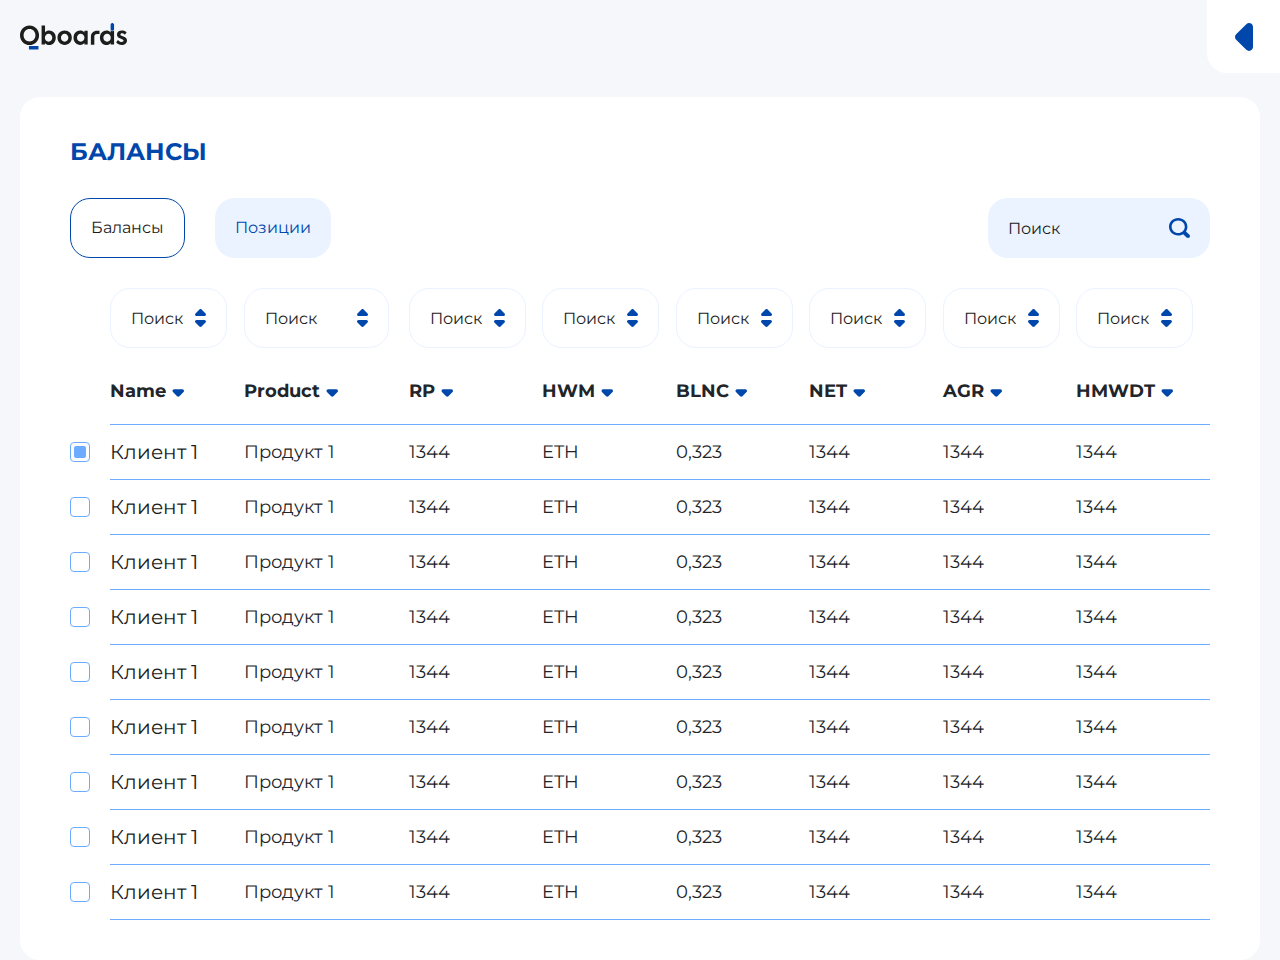
==== balances.html @ 735f25a8 "edit1" ====
<!DOCTYPE html>
<html lang="ru">

<head>
  <meta charset="UTF-8">
  <meta http-equiv="X-UA-Compatible" content="IE=edge">
  <meta name="viewport" content="width=device-width, initial-scale=1.0">
  <title>Qboards</title>

  <meta property="og:image" content="path/to/image.jpg">
  <link rel="shortcut icon" href="img/favicon/favicon.ico" type="image/x-icon">

  <!-- add plugins css -->
  <link rel="stylesheet" href="css/bootstrap.min.css">
  <link rel="stylesheet" href="css/jquery-ui.css">
  <link rel="stylesheet" href="css/dataTables.bootstrap5.css">
  <!-- add plugins css end -->

  <link rel="stylesheet" href="css/style.css">
  <link rel="stylesheet" href="css/header.css">
  <link rel="stylesheet" href="css/main.css">
  <link rel="stylesheet" href="css/media.css">
</head>

<body>

  <div class="wrapper">
    <header>
      <a href="index.html" class="logo"><img src="img/logo.svg" alt=""></a>
      <a href="#" class="btn-toggle-menu"><svg class="svg-icon">
          <use xlink:href="img/sprite.svg#toggle-icon"></use>
        </svg></a>
    </header>
    <div class="sidebar">
      <div class="sidebar-menu">
        <a href="#" class="sidebar-menu__close"><svg class="svg-icon">
            <use xlink:href="img/sprite.svg#toggle-icon"></use>
          </svg></a>
        <a href="index.html" class="logo"><img src="img//logo.svg" alt=""></a>
        <nav class="nav-menu">
          <ul class="menu my-ul">
            <li class="nav-item"><a href="index.html" class="nav-link active">Графики активов (AUM)</a>

            </li>
            <li class="nav-item"><a href="client-list.html" class="nav-link">Клиенты</a>
              <ul class="submenu my-ul">
                <li class="nav-item"><a href="client-list.html" class="nav-link">Список клиентов</a></li>
                <li class="nav-item"><a href="translations.html" class="nav-link">Переводы & HWM</a></li>
              </ul>
            </li>
            <li class="nav-item"><a href="current-indicators.html" class="nav-link">Статистика торговли</a>
              <ul class="submenu my-ul">
                <li class="nav-item"><a href="current-indicators.html" class="nav-link">Текущие показатели</a></li>
                <li class="nav-item"><a href="balances.html" class="nav-link">Балансы</a></li>
                <li class="nav-item"><a href="positions.html" class="nav-link">Позиции</a></li>
                <li class="nav-item"><a href="trading-metrics.html" class="nav-link">Метрики торговли</a></li>
              </ul>
            </li>
            <li class="nav-item"><a href="reports.html" class="nav-link">Отчеты</a></li>
          </ul>
        </nav>
        <div class="sidebar-menu__footer">
          <div class="balance-box">
            <p>Overall $:<span>232</span></p>
            <p>Total bots $:<span>234</span></p>
          </div>

          <div class="admin-box">
            <div class="admin-box__photo"><img src="img/admin-photo.jpg" alt=""></div>
            <div class="admin-box__name">Петр Иванов</div>
            <a href="#" class="admin-box__exit"><svg class="svg-icon">
                <use xlink:href="img/sprite.svg#exit-icon"></use>
              </svg>
            </a>
          </div>
        </div>
      </div>
    </div>

    <div class="content">
      <div class="container">
        <div class="row">
          <div class="col-12">
            <div class="content-box content-box-clients">
              <div class="content-head">
                <h1>Балансы</h1>
              </div>
              <div class="content-row">
                <div class="btn-group">
                  <a href="balances.html" class="btn btn-md btn-white">Балансы</a>
                  <a href="positions.html" class="btn btn-md btn-light-blue">Позиции</a>
                </div>
                <form method="post" class="form-search">
                  <label><input type="text" name="search" placeholder="Поиск"></label>
                </form>
              </div>
              <div class="content-body">
                <table id="example-table3" class="table table-clients table-striped">
                  <thead>
                    <tr>
                      <th>Name</th>
                      <th>Product</th>
                      <th>RP</th>
                      <th>HWM</th>
                      <th>BLNC</th>
                      <th>NET</th>
                      <th>AGR</th>
                      <th>HMWDT</th>
                    </tr>
                  </thead>
                  <tbody>
                    <tr>
                      <td>
                        <label class="label-checkbox label-checkbox-table">
                          <input type="checkbox" name="checkbox-table1" checked>
                          <span class="label-checkbox__custom"></span>
                          <span class="label-checkbox__text">Клиент 1</span>
                        </label>
                      </td>
                      <td>Продукт 1</td>
                      <td>1344</td>
                      <td>ETH</td>
                      <td>0,323</td>
                      <td>1344</td>
                      <td>1344</td>
                      <td>1344</td>
                    </tr>
                    <tr>
                      <td>
                        <label class="label-checkbox label-checkbox-table">
                          <input type="checkbox" name="checkbox-table1">
                          <span class="label-checkbox__custom"></span>
                          <span class="label-checkbox__text">Клиент 1</span>
                        </label>
                      </td>
                      <td>Продукт 1</td>
                      <td>1344</td>
                      <td>ETH</td>
                      <td>0,323</td>
                      <td>1344</td>
                      <td>1344</td>
                      <td>1344</td>
                    </tr>
                    <tr>
                      <td>
                        <label class="label-checkbox label-checkbox-table">
                          <input type="checkbox" name="checkbox-table1">
                          <span class="label-checkbox__custom"></span>
                          <span class="label-checkbox__text">Клиент 1</span>
                        </label>
                      </td>
                      <td>Продукт 1</td>
                      <td>1344</td>
                      <td>ETH</td>
                      <td>0,323</td>
                      <td>1344</td>
                      <td>1344</td>
                      <td>1344</td>
                    </tr>
                    <tr>
                      <td>
                        <label class="label-checkbox label-checkbox-table">
                          <input type="checkbox" name="checkbox-table1">
                          <span class="label-checkbox__custom"></span>
                          <span class="label-checkbox__text">Клиент 1</span>
                        </label>
                      </td>
                      <td>Продукт 1</td>
                      <td>1344</td>
                      <td>ETH</td>
                      <td>0,323</td>
                      <td>1344</td>
                      <td>1344</td>
                      <td>1344</td>
                    </tr>
                    <tr>
                      <td>
                        <label class="label-checkbox label-checkbox-table">
                          <input type="checkbox" name="checkbox-table1">
                          <span class="label-checkbox__custom"></span>
                          <span class="label-checkbox__text">Клиент 1</span>
                        </label>
                      </td>
                      <td>Продукт 1</td>
                      <td>1344</td>
                      <td>ETH</td>
                      <td>0,323</td>
                      <td>1344</td>
                      <td>1344</td>
                      <td>1344</td>
                    </tr>
                    <tr>
                      <td>
                        <label class="label-checkbox label-checkbox-table">
                          <input type="checkbox" name="checkbox-table1">
                          <span class="label-checkbox__custom"></span>
                          <span class="label-checkbox__text">Клиент 1</span>
                        </label>
                      </td>
                      <td>Продукт 1</td>
                      <td>1344</td>
                      <td>ETH</td>
                      <td>0,323</td>
                      <td>1344</td>
                      <td>1344</td>
                      <td>1344</td>
                    </tr>
                    <tr>
                      <td>
                        <label class="label-checkbox label-checkbox-table">
                          <input type="checkbox" name="checkbox-table1">
                          <span class="label-checkbox__custom"></span>
                          <span class="label-checkbox__text">Клиент 1</span>
                        </label>
                      </td>
                      <td>Продукт 1</td>
                      <td>1344</td>
                      <td>ETH</td>
                      <td>0,323</td>
                      <td>1344</td>
                      <td>1344</td>
                      <td>1344</td>
                    </tr>
                    <tr>
                      <td>
                        <label class="label-checkbox label-checkbox-table">
                          <input type="checkbox" name="checkbox-table1">
                          <span class="label-checkbox__custom"></span>
                          <span class="label-checkbox__text">Клиент 1</span>
                        </label>
                      </td>
                      <td>Продукт 1</td>
                      <td>1344</td>
                      <td>ETH</td>
                      <td>0,323</td>
                      <td>1344</td>
                      <td>1344</td>
                      <td>1344</td>
                    </tr>
                    <tr>
                      <td>
                        <label class="label-checkbox label-checkbox-table">
                          <input type="checkbox" name="checkbox-table1">
                          <span class="label-checkbox__custom"></span>
                          <span class="label-checkbox__text">Клиент 1</span>
                        </label>
                      </td>
                      <td>Продукт 1</td>
                      <td>1344</td>
                      <td>ETH</td>
                      <td>0,323</td>
                      <td>1344</td>
                      <td>1344</td>
                      <td>1344</td>
                    </tr>
                  </tbody>
                  <tfoot>
                    <tr>
                      <th>Name</th>
                      <th>Product</th>
                      <th>RP</th>
                      <th>HWM</th>
                      <th>BLNC</th>
                      <th>NET</th>
                      <th>AGR</th>
                      <th>HMWDT</th>
                    </tr>
                  </tfoot>
                </table>
              </div>
            </div>
          </div>
        </div>
      </div>
    </div>
  </div>


  <!-- add plugins js-->
  <script src="js/jquery.min.js"></script>
  <script src="js/jquery-ui.js"></script>
  <script src="js/bootstrap.bundle.min.js"></script>
  <script src="js/dataTables.js"></script>
  <script src="js/dataTables.bootstrap5.js"></script>
  <script src="js/index.js"></script>
  <script src="js/percent.js"></script>
  <script src="js/xy.js"></script>
  <script src="js/ru_RU.js"></script>
  <script src="js/Animated.js"></script>
  <script src="js/Responsive.js"></script>

  <!-- add plugins js end-->

  <script src="js/common.js"></script>



</body>

</html>
---- css/style.css ----
@font-face {
  font-family: "Montserrat";
  font-weight: 100;
  font-style: normal;
  src: url("../fonts/Montserrat/Montserrat-Thin.eot");
  src: url("../fonts/Montserrat/Montserrat-Thin.eot?#iefix") format("embedded-opentype"), url("../fonts/Montserrat/Montserrat-Thin.woff") format("woff"), url("../fonts/Montserrat/Montserrat-Thin.ttf") format("truetype");
}
@font-face {
  font-family: "Montserrat";
  font-weight: 300;
  font-style: normal;
  src: url("../fonts/Montserrat/Montserrat-Light.eot");
  src: url("../fonts/Montserrat/Montserrat-Light.eot?#iefix") format("embedded-opentype"), url("../fonts/Montserrat/Montserrat-Light.woff") format("woff"), url("../fonts/Montserrat/Montserrat-Light.ttf") format("truetype");
}
@font-face {
  font-family: "Montserrat";
  font-weight: 400;
  font-style: normal;
  src: url("../fonts/Montserrat/Montserrat-Regular.eot");
  src: url("../fonts/Montserrat/Montserrat-Regular.eot?#iefix") format("embedded-opentype"), url("../fonts/Montserrat/Montserrat-Regular.woff") format("woff"), url("../fonts/Montserrat/Montserrat-Regular.ttf") format("truetype");
}
@font-face {
  font-family: "Montserrat";
  font-weight: 500;
  font-style: normal;
  src: url("../fonts/Montserrat/Montserrat-Medium.eot");
  src: url("../fonts/Montserrat/Montserrat-Medium.eot?#iefix") format("embedded-opentype"), url("../fonts/Montserrat/Montserrat-Medium.woff") format("woff"), url("../fonts/Montserrat/Montserrat-Medium.ttf") format("truetype");
}
@font-face {
  font-family: "Montserrat";
  font-weight: 600;
  font-style: normal;
  src: url("../fonts/Montserrat/Montserrat-SemiBold.eot");
  src: url("../fonts/Montserrat/Montserrat-SemiBold.eot?#iefix") format("embedded-opentype"), url("../fonts/Montserrat/Montserrat-SemiBold.woff") format("woff"), url("../fonts/Montserrat/Montserrat-SemiBold.ttf") format("truetype");
}
@font-face {
  font-family: "Montserrat";
  font-weight: 700;
  font-style: normal;
  src: url("../fonts/Montserrat/Montserrat-Bold.eot");
  src: url("../fonts/Montserrat/Montserrat-Bold.eot?#iefix") format("embedded-opentype"), url("../fonts/Montserrat/Montserrat-Bold.woff") format("woff"), url("../fonts/Montserrat/Montserrat-Bold.ttf") format("truetype");
}
@font-face {
  font-family: "Montserrat";
  font-weight: 800;
  font-style: normal;
  src: url("../fonts/Montserrat/Montserrat-ExtraBold.eot");
  src: url("../fonts/Montserrat/Montserrat-ExtraBold.eot?#iefix") format("embedded-opentype"), url("../fonts/Montserrat/Montserrat-ExtraBold.woff") format("woff"), url("../fonts/Montserrat/Montserrat-ExtraBold.ttf") format("truetype");
}
@font-face {
  font-family: "Montserrat";
  font-weight: 900;
  font-style: normal;
  src: url("../fonts/Montserrat/Montserrat-Black.eot");
  src: url("../fonts/Montserrat/Montserrat-Black.eot?#iefix") format("embedded-opentype"), url("../fonts/Montserrat/Montserrat-Black.woff") format("woff"), url("../fonts/Montserrat/Montserrat-Black.ttf") format("truetype");
}
* {
  box-sizing: border-box;
  -webkit-font-smoothing: antialiased;
  -moz-osx-font-smoothing: grayscale;
}
*:before, *:after {
  box-sizing: border-box;
}

html, body, div, span, applet, object, iframe, h1, h2, h3, h4, h5, h6, p, blockquote, pre, a, abbr, acronym, address, big, cite, code, del, dfn, em, img, ins, kbd, q, s, samp, small, strike, strong, sub, sup, tt, var, b, u, i, center, dl, dt, dd, ol, ul, li, fieldset, form, label, legend, table, caption, tbody, tfoot, thead, tr, th, td, article, aside, canvas, details, embed, figure, figcaption, footer, header, hgroup, menu, nav, output, ruby, section, summary, time, mark, audio, video {
  margin: 0;
  padding: 0;
  border: 0;
  font-size: 100%;
  font: inherit;
  vertical-align: baseline;
}

/* HTML5 display-role reset for older browsers */
article, aside, details, figcaption, figure, footer, header, hgroup, menu, nav, section {
  display: block;
}

blockquote, q {
  quotes: none;
}

blockquote:before, blockquote:after, q:before, q:after {
  content: "";
  content: none;
}

table {
  border-collapse: collapse;
  border-spacing: 0;
}

body {
  font-size: 16px;
  min-width: 320px;
  position: relative;
  line-height: normal;
  font-family: "Montserrat", sans-serif;
  font-weight: normal;
  background: #F6F7FA;
  color: #1D1D1B;
}

.no-scroll {
  overflow: hidden;
}

img {
  display: block;
  max-width: 100%;
  height: auto;
}

.text-center {
  text-align: center;
}

a {
  display: block;
  text-decoration: none;
  transition: 0.3s ease;
  outline: none;
  width: -moz-fit-content;
  width: fit-content;
}
a:hover, a:focus {
  text-decoration: none;
}

input, textarea, select {
  outline: none;
  box-shadow: none;
  -webkit-appearance: none;
     -moz-appearance: none;
          appearance: none;
  background: #EAF3FF;
  height: 60px;
  border: none;
  border-radius: 20px;
  font-size: 16px;
  font-family: "Montserrat", sans-serif;
  color: #1D1D1B;
  padding: 0 20px;
  cursor: pointer;
  box-sizing: border-box;
}
input:hover, input:focus, textarea:hover, textarea:focus, select:hover, select:focus {
  box-shadow: none;
  background: #EAF3FF;
  outline: none;
}
input::-moz-placeholder, textarea::-moz-placeholder, select::-moz-placeholder {
  color: #1D1D1B;
}
input::placeholder, textarea::placeholder, select::placeholder {
  color: #1D1D1B;
}

input[type=radio], input[type=checkbox] {
  width: auto;
  height: auto;
  -webkit-appearance: auto;
     -moz-appearance: auto;
          appearance: auto;
  margin: 0 5px 0 0;
  display: inline;
}

label {
  display: block;
  width: 100%;
  margin: 0 0 13px;
}
label:last-child {
  margin: 0;
}

textarea {
  resize: none;
  padding: 12px 17px;
  height: 103px;
}

button, .btn {
  outline: none;
  transition: 0.3s ease;
  cursor: pointer;
  box-shadow: none;
  font-family: "Montserrat", sans-serif;
  padding: 0;
  margin: 0;
  border: none;
  border-radius: 0;
}
button:hover, button:focus, .btn:hover, .btn:focus {
  outline: none;
  box-shadow: none;
}

.btn {
  display: flex;
  align-items: center;
  justify-content: center;
  text-align: center;
  padding: 10px;
  font-size: 16px;
  height: 37px;
  border-radius: 20px;
  transition: 0.3s ease;
  width: 100%;
}
.btn svg {
  width: 22px;
  height: 20px;
  min-width: 22px;
  margin: 0 0 0 12px;
}

.btn-group .btn {
  white-space: nowrap;
  margin: 0 30px 0 0;
}
.btn-group .btn:last-child {
  margin: 0;
}

.btn-group > .btn-group:not(:last-child) > .btn, .btn-group > .btn.dropdown-toggle-split:first-child, .btn-group > .btn:not(:last-child):not(.dropdown-toggle) {
  border-radius: 20px;
}

.btn-group > .btn-group:not(:first-child), .btn-group > :not(.btn-check:first-child) + .btn {
  margin: 0;
  border-radius: 20px;
}

.btn-md {
  height: 60px;
  padding: 20px;
}

.btn-accent {
  color: #fff;
  background: #0047AB;
  border: none;
}
.btn-accent:hover {
  color: #fff;
  background: #6DABFF;
}
.btn-accent:focus, .btn-accent:active {
  background: #EAF3FF;
  color: #fff;
}

.btn-blue {
  color: #fff;
  background: #6DABFF;
}
.btn-blue:hover {
  background: #0047AB;
  color: #fff;
}
.btn-blue:focus, .btn-blue:active {
  background: #EAF3FF;
  color: #fff;
}

.btn-light-blue {
  background: #EAF3FF;
  color: #0047AB;
}
.btn-light-blue:hover {
  background: #0047AB;
  color: #fff;
}
.btn-light-blue:hover svg {
  fill: #fff;
}
.btn-light-blue:focus, .btn-light-blue:active {
  color: #fff;
  background: #6DABFF;
}
.btn-light-blue:focus svg, .btn-light-blue:active svg {
  fill: #fff;
}
.btn-light-blue svg {
  fill: #0047AB;
}

.btn-white {
  background: #fff;
  border: 1px solid #0047AB;
  color: #1D1D1B;
}
.btn-white:hover {
  color: #fff;
  background: #6DABFF;
  border-color: #6DABFF;
}
.btn-white:focus {
  background: #0047AB;
  color: #fff;
  border-color: #0047AB;
}
.btn-white:disabled {
  border-color: #EAF3FF;
  background: #EAF3FF;
  color: #0047AB;
}

.svg-icon {
  display: inline-block;
  width: 100%;
  height: 100%;
}

strong, b {
  font-weight: bold;
  display: inline-block;
}

ul, ol {
  padding: 0 0 0 20px;
}

.my-ul {
  list-style: none;
  padding: 0;
}

.list-dots {
  list-style-type: disc;
}

h1, .h1, h2, .h2 {
  width: -moz-fit-content;
  width: fit-content;
  text-transform: uppercase;
  font-size: 24px;
  font-weight: bold;
  margin: 0;
  color: #0047AB;
}

.mb-20 {
  margin-bottom: 20px;
}

.mb-55 {
  margin-bottom: 55px;
}

.content-box {
  background: #fff;
  width: 100%;
  border-radius: 20px;
  padding: 40px 50px;
  margin: 0 0 55px;
}
.content-box:last-child {
  margin: 0;
}
.content-box__title {
  width: 100%;
  text-align: center;
  font-weight: bold;
  margin: 20px auto 0;
  font-size: 20px;
}

.content-box-table {
  padding: 25px 12px 45px 25px;
}
.content-box-table thead {
  font-weight: 500;
}

.container {
  max-width: none;
  width: 100%;
  padding: 0 13.5px;
}

.row {
  margin: 0 -13.5px;
}
.row > * {
  padding: 0 13.5px;
}

.w-100 {
  width: 100%;
}

.width-auto {
  width: -moz-fit-content;
  width: fit-content;
}

.wrapper {
  display: flex;
  align-items: flex-start;
  flex-wrap: wrap;
}

.sidebar {
  max-width: 367px;
  width: 100%;
  height: 100%;
  position: fixed;
  left: 0;
  top: 0;
  z-index: 3;
  overflow-y: auto;
}

.content {
  margin-left: auto;
  width: calc(100% - 367px);
  padding: 72px 120px 72px 40px;
}

.content-head {
  width: 100%;
  margin: 0 0 43px;
  display: flex;
  align-items: center;
  flex-wrap: wrap;
}
.content-head h1, .content-head .h1, .content-head h2, .content-head .h2 {
  margin-right: 40px;
}
.content-head .form-search {
  margin-left: auto;
}

.dropdown {
  display: flex;
  align-items: center;
  background: #fff;
  border-radius: 20px;
  border: 1px solid #EAF3FF;
  font-size: 16px;
  font-family: "Montserrat", sans-serif;
  padding: 20px;
  width: -moz-fit-content;
  width: fit-content;
  min-width: 180px;
}

.dropdown-toggle {
  font-size: 16px;
  color: #1D1D1B;
  display: flex;
  align-items: center;
  justify-content: space-between;
  width: 100%;
  background: #fff;
}
.dropdown-toggle::after {
  content: "";
  width: 15px;
  height: 10px;
  min-width: 15px;
  margin: 0 0 0 17px;
  background: url("../img/arrow-select.svg") no-repeat center;
  background-size: 100%;
  border: none;
}
.dropdown-toggle.disabled {
  color: #DDDEE0;
  border-color: #C4C5C7;
}
.dropdown-toggle.disabled:after {
  background: url("../img/arrow-select-disabled.svg") no-repeat center;
  background-size: 100%;
}

.dropdown-menu {
  width: 100%;
  min-width: 206px;
  left: 0 !important;
  top: 0 !important;
  transform: none !important;
  border: none;
  border-radius: 20px;
  padding: 20px;
  background: #fff;
}

.dropdown-scroll-horizontal {
  width: 100%;
  max-height: 184px;
  overflow-y: auto;
  padding: 0;
}
.dropdown-scroll-horizontal::-webkit-scrollbar {
  width: 10px;
  border-radius: 20px;
  background: #FBFCFF;
}
.dropdown-scroll-horizontal::-webkit-scrollbar-thumb {
  border-radius: 20px;
  background-color: #EAF3FF;
}
.dropdown-scroll-horizontal__body {
  width: 100%;
  padding: 0 12px 0 0;
}

.table {
  width: 100%;
  padding: 0;
}

.ui-state-default, .ui-widget-content .ui-state-default, .ui-widget-header .ui-state-default, .ui-button, html .ui-button.ui-state-disabled:hover, html .ui-button.ui-state-disabled:active {
  width: 100%;
}

.ui-datepicker.ui-widget.ui-widget-content {
  border: none;
  border-radius: 20px;
  background: #fff;
  font-size: 14px;
  font-family: "Montserrat", sans-serif;
  padding: 20px 23.5px;
  width: 340px;
  margin: 15px 0 0;
}

.ui-datepicker .ui-datepicker-header {
  padding: 0 0 12px;
  border: none;
  border-radius: 0;
  border-bottom: 1px solid #6DABFF;
  background: transparent;
  font-size: 16px;
  font-family: "Montserrat", sans-serif;
  display: flex;
  align-items: center;
  justify-content: center;
}

.ui-datepicker .ui-datepicker-title {
  margin: 0 18px;
  font-weight: normal;
}

.ui-datepicker .ui-datepicker-prev, .ui-datepicker .ui-datepicker-next {
  position: relative;
  top: 0;
  left: 0;
  cursor: pointer;
  width: 9px;
  height: 16px;
  min-width: 9px;
  border: none;
  border-radius: 0;
}
.ui-datepicker .ui-datepicker-prev span, .ui-datepicker .ui-datepicker-next span {
  display: none;
}

.ui-datepicker .ui-datepicker-prev {
  background: url("../img/arrow-left.svg") no-repeat center;
  background-size: 100%;
}

.ui-datepicker .ui-datepicker-next {
  order: 1;
  background: url("../img/arrow-right.svg") no-repeat center;
  background-size: 100%;
}

.ui-datepicker th {
  padding: 12px 0;
  text-transform: uppercase;
  font-weight: normal;
  font-size: 14px;
  color: #0047AB;
}

.ui-datepicker td {
  font-size: 14px;
  padding: 2px 0;
}

.ui-datepicker td span, .ui-datepicker td a {
  padding: 0;
  margin: 0 auto;
  width: 24px !important;
  height: 24px;
  min-width: 24px;
  border-radius: 50%;
  display: flex;
  align-items: center;
  justify-content: center;
  border: none !important;
  background: transparent !important;
}

.ui-state-highlight, .ui-widget-content .ui-state-highlight, .ui-widget-header .ui-state-highlight, .ui-state-active, .ui-widget-content .ui-state-active, .ui-widget-header .ui-state-active, a.ui-button:active, .ui-button:active, .ui-button.ui-state-active:hover {
  background: #EAF3FF !important;
  opacity: 1;
  color: #1D1D1B;
}

.label-checkbox {
  position: relative;
  display: flex;
  align-items: flex-start;
  color: #1D1D1B;
  font-size: 16px;
  font-family: "Montserrat", sans-serif;
  margin: 0 0 16px;
  width: 100%;
  cursor: pointer;
}
.label-checkbox:last-child {
  margin: 0;
}
.label-checkbox input {
  display: none;
}
.label-checkbox input:checked ~ .label-checkbox__custom::before {
  display: block;
}
.label-checkbox__text {
  margin: 0 auto 0 0;
}
.label-checkbox__custom {
  margin: 0 0 0 28px;
  order: 1;
  position: relative;
  border-radius: 4px;
  border: 1px solid #6DABFF;
  background-color: #fff;
  width: 20px;
  height: 20px;
  min-width: 20px;
  cursor: pointer;
  position: relative;
  z-index: 1;
}
.label-checkbox__custom::before {
  content: "";
  position: absolute;
  left: 50%;
  top: 50%;
  transform: translate(-50%, -50%);
  width: 12px;
  height: 12px;
  border-radius: 2px;
  background: #6DABFF;
  display: none;
  transition: 0.3s ease;
}

.label-checkbox-table {
  position: relative;
  z-index: 1;
  font-size: 20px;
}
.label-checkbox-table .label-checkbox__custom {
  margin: 0;
  position: absolute;
  left: -40px;
  top: 50%;
  transform: translate(0, -50%);
}

.select-my {
  border: 1px solid #EAF3FF;
  border-radius: 20px;
  background: #fff url("../img/select-table.svg") no-repeat calc(100% - 20px) center;
  background-size: 11px;
  padding: 20px 43px 20px 20px;
  color: #1D1D1B;
}
.select-my:hover, .select-my:focus {
  background: #fff url("../img/select-table.svg") no-repeat calc(100% - 20px) center;
  background-size: 11px;
}

.form-search {
  display: flex;
  align-items: center;
}
.form-search input {
  max-width: 222px;
  padding-right: 40px;
  background: #EAF3FF url("../img/search-icon.svg") no-repeat calc(100% - 20px) center;
  background-size: 21px;
}
---- css/header.css ----
header {
  width: 100%;
  margin: 0 0 24px;
  padding: 0 0 0 20px;
  display: none;
  align-items: center;
  flex-wrap: wrap;
}
header .logo {
  max-width: 107px;
  margin: 0 auto 0 0;
}
---- css/main.css ----
.sidebar-menu {
  background: #fff;
  padding: 75px 44px 66px 80px;
  border-radius: 0 0 20px 0;
  max-width: 367px;
  width: 100%;
}
.sidebar-menu__footer {
  width: 100%;
}
.sidebar-menu__close {
  display: none;
  width: 18px;
  height: 28px;
  fill: #0047AB;
  transform: scale(-1, 1);
  position: absolute;
  top: 22px;
  left: 28px;
  z-index: 1;
}

.logo {
  margin: 0 0 50px;
  max-width: 143px;
  width: 100%;
  display: flex;
  align-items: center;
  justify-content: center;
}

.nav-menu {
  margin: 0 0 40px;
  width: 100%;
}
.nav-menu:last-child {
  margin: 0;
}

.menu {
  width: 100%;
  font-size: 20px;
}
.menu > li {
  margin: 0 0 40px;
}
.menu > li > a {
  font-weight: bold;
}
.menu a {
  color: #1D1D1B;
}
.menu a:hover, .menu a:focus, .menu a.active {
  color: #0047AB;
}
.menu a.active {
  font-weight: bold;
}

.submenu {
  width: 100%;
  margin: 26px 0 0;
  padding: 0 0 0 25px;
  font-size: 18px;
}
.submenu li {
  margin: 0 0 30px;
}
.submenu li:last-child {
  margin: 0;
}

.balance-box {
  border-radius: 20px;
  background: #EAF3FF;
  padding: 20px;
  font-size: 20px;
  width: -moz-fit-content;
  width: fit-content;
  margin: 0 0 28px;
}
.balance-box:last-child {
  margin: 0;
}
.balance-box p {
  margin: 0 0 12px;
}
.balance-box p:last-child {
  margin: 0;
}
.balance-box p span {
  margin: 0 0 0 8px;
  color: #0047AB;
}

.admin-box {
  display: flex;
  align-items: center;
  border: 1px solid #0047AB;
  border-radius: 20px;
  padding: 20px;
  width: -moz-fit-content;
  width: fit-content;
}
.admin-box__exit {
  display: flex;
  align-items: center;
  justify-content: center;
  margin: 0 0 0 20px;
  width: 22px;
  height: 23px;
  fill: #0047AB;
}
.admin-box__photo {
  display: flex;
  align-items: center;
  justify-content: center;
  overflow: hidden;
  border-radius: 50%;
  width: 40px;
  height: 40px;
  min-width: 40px;
  margin: 0 12px 0 0;
}
.admin-box__name {
  max-width: 80px;
  width: -moz-fit-content;
  width: fit-content;
}

.content-box-diagram {
  padding: 50px 10px 40px;
}

.chartdiv {
  width: 100%;
  font-size: 14px;
  font-family: "Montserrat", sans-serif;
}

#chartdiv {
  height: 438px;
}

#chartdiv2 {
  height: 488px;
}

#chartdiv3 {
  height: 544px;
}

.filter-wrapper {
  width: 100%;
  display: flex;
  align-items: flex-start;
  flex-wrap: wrap;
}
.filter-wrapper h3 {
  text-transform: uppercase;
  font-weight: bold;
  font-size: 20px;
  color: #0047AB;
  margin: 0 0 30px;
}
.filter-wrapper__head {
  width: 100%;
  display: none;
  align-items: center;
  margin: 0 0 45px;
}
.filter-wrapper__head h3 {
  margin: 0 auto 0 0;
}
.filter-wrapper__head .btn {
  width: -moz-fit-content;
  width: fit-content;
}

.filter-box-period {
  color: #0047AB;
  position: relative;
  z-index: 1;
}
.filter-box-period svg {
  fill: #0047AB;
  width: 16px;
  height: 18px;
  min-width: 16px;
  position: absolute;
  right: 20px;
  top: 50%;
  transform: translate(0, -50%);
}

.datepicker {
  padding: 20px;
  border-radius: 20px;
  background: #EAF3FF;
  color: #0047AB;
}
.datepicker::-moz-placeholder {
  color: #0047AB;
}
.datepicker::placeholder {
  color: #0047AB;
}

.filter-box {
  width: -moz-fit-content;
  width: fit-content;
  display: flex;
  align-items: center;
  font-size: 16px;
  margin: 0 30px 30px 0;
}
.filter-box:last-child {
  margin-right: 0;
}
.filter-box .dropdown {
  margin-left: 8px;
  width: 180px;
}
.filter-box p {
  color: #0047AB;
}

.filter-category {
  margin: 30px 0 0;
  padding: 35px 0 0;
  width: 100%;
  border-top: 1px solid #0047AB;
  display: none;
}

.filter-list-items {
  width: 100%;
  display: flex;
  align-items: flex-start;
  flex-wrap: wrap;
}
.filter-list-items li {
  margin: 0 30px 30px 0;
}
.filter-list-items li:last-child {
  margin-right: 0;
}

.btn-apply-filters {
  width: -moz-fit-content;
  width: fit-content;
  margin: 0 auto;
  display: none;
}

.dt-search {
  display: flex;
  align-items: center;
  position: relative;
  z-index: 1;
}
.dt-search::before {
  content: "";
  position: absolute;
  top: 50%;
  transform: translate(0, -50%);
  right: 20px;
  width: 21px;
  height: 20px;
  background: url("../img/search-icon.svg") no-repeat center;
  background-size: 100%;
}
.dt-search label {
  margin: 0;
}
.dt-search input {
  margin: 0;
  background: #EAF3FF;
  height: 60px;
  border: none;
  border-radius: 20px;
  font-size: 16px;
  font-family: "Montserrat", sans-serif;
  color: #1D1D1B;
  padding: 0 40px 0 20px;
  width: 222px;
}
.dt-search input:hover, .dt-search input:focus {
  box-shadow: none;
  background: #EAF3FF;
  color: #1D1D1B;
}

div.dt-container div.dt-search {
  margin: 0;
  width: 222px;
}
div.dt-container div.dt-search input {
  margin: 0;
  width: 100%;
}
div.dt-container div.dt-search label {
  display: none;
}

.table-striped {
  font-size: 18px;
  font-family: "Montserrat", sans-serif;
}
.table-striped thead {
  font-weight: bold;
}
.table-striped thead th {
  padding: 22px 0;
}
.table-striped thead tr {
  border-bottom: 1px solid #6DABFF;
}
.table-striped tbody tr {
  border-bottom: 1px solid #6DABFF;
}
.table-striped tbody td {
  padding: 11.5px 10px;
  text-align: left;
}

table.table.dataTable.table-striped > tbody > tr:nth-of-type(2n+1) > * {
  box-shadow: none;
}

table.dataTable th.dt-type-numeric, table.dataTable th.dt-type-date, table.dataTable td.dt-type-numeric, table.dataTable td.dt-type-date {
  text-align: left;
}

table.dataTable thead > tr > th.dt-orderable-asc, table.dataTable thead > tr > th.dt-orderable-desc, table.dataTable thead > tr > td.dt-orderable-asc, table.dataTable thead > tr > td.dt-orderable-desc {
  padding: 22px 0;
}

.dt-column-order {
  width: 15px;
  height: 10px;
  background: url("../img/arrow-select.svg") no-repeat center;
  background-size: 100%;
  margin: 0 0 0 8px;
  position: relative;
}
.dt-column-order::before, .dt-column-order::after {
  display: none;
}

table.dataTable thead > tr > th.dt-orderable-asc span.dt-column-order, table.dataTable thead > tr > th.dt-orderable-desc span.dt-column-order, table.dataTable thead > tr > th.dt-ordering-asc span.dt-column-order, table.dataTable thead > tr > th.dt-ordering-desc span.dt-column-order, table.dataTable thead > tr > td.dt-orderable-asc span.dt-column-order, table.dataTable thead > tr > td.dt-orderable-desc span.dt-column-order, table.dataTable thead > tr > td.dt-ordering-asc span.dt-column-order, table.dataTable thead > tr > td.dt-ordering-desc span.dt-column-order {
  position: relative;
  margin: 0 0 0 6px;
  display: inline-flex;
  align-items: center;
  width: 12px;
  height: 8px;
  min-width: 12px;
  right: 0;
}

table.dataTable thead > tr > th.dt-orderable-asc span.dt-column-order:before, table.dataTable thead > tr > th.dt-ordering-asc span.dt-column-order:before, table.dataTable thead > tr > td.dt-orderable-asc span.dt-column-order:before, table.dataTable thead > tr > td.dt-ordering-asc span.dt-column-order:before {
  display: none;
}

table.dataTable thead > tr > th.dt-orderable-asc span.dt-column-order:before, table.dataTable thead > tr > th.dt-orderable-asc span.dt-column-order:after, table.dataTable thead > tr > th.dt-orderable-desc span.dt-column-order:before, table.dataTable thead > tr > th.dt-orderable-desc span.dt-column-order:after, table.dataTable thead > tr > th.dt-ordering-asc span.dt-column-order:before, table.dataTable thead > tr > th.dt-ordering-asc span.dt-column-order:after, table.dataTable thead > tr > th.dt-ordering-desc span.dt-column-order:before, table.dataTable thead > tr > th.dt-ordering-desc span.dt-column-order:after, table.dataTable thead > tr > td.dt-orderable-asc span.dt-column-order:before, table.dataTable thead > tr > td.dt-orderable-asc span.dt-column-order:after, table.dataTable thead > tr > td.dt-orderable-desc span.dt-column-order:before, table.dataTable thead > tr > td.dt-orderable-desc span.dt-column-order:after, table.dataTable thead > tr > td.dt-ordering-asc span.dt-column-order:before, table.dataTable thead > tr > td.dt-ordering-asc span.dt-column-order:after, table.dataTable thead > tr > td.dt-ordering-desc span.dt-column-order:before, table.dataTable thead > tr > td.dt-ordering-desc span.dt-column-order:after {
  display: none;
}

table.dataTable thead > tr > th.dt-orderable-asc:hover, table.dataTable thead > tr > th.dt-orderable-desc:hover, table.dataTable thead > tr > td.dt-orderable-asc:hover, table.dataTable thead > tr > td.dt-orderable-desc:hover {
  outline: none;
  outline-offset: 0;
}

.table > :not(caption) > * > * {
  box-shadow: none;
  background: transparent;
  padding: 9px 10px;
}

.table td, .table th {
  vertical-align: middle;
}
.table thead th {
  white-space: nowrap;
}

tfoot {
  font-weight: bold;
  border: none;
  box-shadow: none;
}

.table-currency tfoot tr th {
  padding: 40px 0 20px !important;
}

#example-table1_wrapper .dt-scroll, .content-box-clients .dt-scroll, .content-box-translation .dt-scroll {
  width: 100%;
  display: flex;
  flex-direction: column;
}
#example-table1_wrapper .dt-scroll-foot, .content-box-clients .dt-scroll-foot, .content-box-translation .dt-scroll-foot {
  order: -1;
}

div.dt-container div.dt-length {
  font-size: 16px;
  font-family: "Montserrat", sans-serif;
  color: #0047AB;
}
div.dt-container div.dt-length select {
  border: none;
  border-radius: 20px;
  background: #fff url("../img/arrow-select.svg") no-repeat calc(100% - 20px) center;
  background-size: 15px;
  font-size: 16px;
  font-family: "Montserrat", sans-serif;
  margin: 0 8px;
  width: 91px;
  padding: 0 20px;
  color: #1D1D1B;
}
div.dt-container div.dt-length select:hover, div.dt-container div.dt-length select:focus {
  box-shadow: none;
  outline: none;
}

.dt-scroll-body::-webkit-scrollbar {
  width: 20px;
  border-radius: 20px;
  background: #FBFCFF;
}
.dt-scroll-body::-webkit-scrollbar-thumb {
  border-radius: 20px;
  background-color: #EAF3FF;
}

div.dt-scroll-body {
  border: none;
}

.content-box-table .dt-scroll-body {
  padding: 0 33px 0 40px;
}
.content-box-table .dt-scroll-foot, .content-box-table .dt-scroll-head {
  padding: 0 45px 0 40px;
}

.previous {
  border: none;
  border-radius: 0;
  width: 12px;
  height: 23px;
  min-width: 12px;
  background: url("../img/preview-icon.svg") no-repeat center;
  background-size: 100%;
}

div.dt-container div.dt-layout-start > *:not(:last-child) {
  margin: 0;
}

div.dt-container div.dt-paging {
  margin: 0 0 0 55px;
}

div.dt-container div.dt-paging ul.pagination {
  display: flex;
  align-items: center;
  margin: 0;
}

.pagination .page-item:first-child .page-link, .pagination .page-item:first-child .previous {
  background: url("../img/preview-icon.svg") no-repeat center;
  background-size: 100%;
  border: none;
  border-radius: 0;
  padding: 0;
  display: flex;
  align-items: center;
  justify-content: center;
}

.pagination .page-item:last-child .page-link.next {
  background: url("../img/next-icon.svg") no-repeat center;
  background-size: 100%;
  border: none;
  border-radius: 0;
  padding: 0;
  display: flex;
  align-items: center;
  justify-content: center;
  width: 12px;
  height: 23px;
  min-width: 12px;
  margin: 0 0 0 30px;
}

.pagination .page-item .page-link {
  margin: 0 0 0 30px;
  border: none;
  border-radius: 0;
  padding: 0;
  background: transparent;
  font-size: 16px;
  font-family: "Montserrat", sans-serif;
  color: #1D1D1B;
}
.pagination .page-item .page-link:hover, .pagination .page-item .page-link:focus {
  box-shadow: none;
}

.pagination .page-item.active .page-link {
  font-weight: 600;
  color: #0047AB;
}

.btn-toggle-menu {
  width: 73px;
  min-width: 73px;
  height: 73px;
  fill: #0047AB;
  background: #fff;
  border-radius: 0 0 0 20px;
  display: flex;
  align-items: center;
  justify-content: center;
}
.btn-toggle-menu svg {
  width: 18px;
  height: 28px;
}

.btn-filter {
  background: #fff;
  width: 80px;
  height: 80px;
  min-width: 80px;
  border-radius: 20px;
  fill: #0047AB;
  padding: 24px;
  border: 1px solid #EAF3FF;
  margin: 0 0 0 auto;
  display: none;
}

.content-row {
  width: 100%;
  display: flex;
  align-items: center;
  margin: 0 0 20px;
}
.content-row .form-search {
  margin-left: auto;
}

.mb-35 {
  margin-bottom: 35px;
}

#example-table3_wrapper .dt-scroll-body, #example-table3_wrapper .dt-scroll-head, #example-table3_wrapper .dt-scroll-foot {
  padding: 0 0 0 40px;
}

table.dataTable.table-clients > tbody > tr > th, table.dataTable > tbody > tr > td {
  padding: 15px 0;
}

table.dataTable.table-clients > thead > tr > th, table.dataTable > thead > tr > th {
  padding: 22px 0;
}

table.dataTable.table-clients > tfoot > tr > th, table.dataTable > tfoot > tr > th {
  padding: 10px 0;
}

div.dt-container.dt-empty-footer .dt-scroll-body {
  border: none;
}

table.dataTable > thead > tr > th, table.dataTable > thead > tr > td {
  border: none;
}

.content-box-translation {
  padding: 28px 30px 36px;
}

.content-box-reports .filter-box-period {
  margin: 0 28px 0 auto;
}
.content-box-reports .form-search {
  margin: 0;
}

.td-text {
  display: flex;
  align-items: center;
  position: relative;
  z-index: 1;
}
.td-text .label-checkbox {
  position: absolute;
  left: -40px;
  top: 50%;
  transform: translate(0, -50%);
  width: -moz-fit-content;
  width: fit-content;
}
.td-text .label-checkbox__custom {
  position: relative;
  left: 0;
  top: 0;
  transform: none;
}
.td-text a {
  color: #1D1D1B;
}
.td-text a:hover {
  color: #0047AB;
}

.nav-tabs {
  border: none;
  border-radius: 0;
}
---- css/media.css ----
/*==========  Desktop First  ==========*/
/* Large Devices, Wide Screens */
@media only screen and (max-width: 2200px) {
  .content {
    padding: 50px 40px;
  }
}
@media only screen and (max-width: 1900px) {
  .content-head {
    margin: 0 0 32px;
  }
}
@media only screen and (max-width: 1600px) {
  .content-box-diagram {
    padding: 30px 15px 30px 23px;
  }
  .sidebar {
    max-width: 340px;
  }
  .content {
    width: calc(100% - 340px);
    padding: 50px 30px;
  }
}
@media only screen and (max-width: 1440px) {
  .sidebar-menu {
    padding: 23px 38px 36px 75px;
  }
  .menu > li {
    margin: 0 0 30px;
  }
  .menu > li:last-child {
    margin: 0;
  }
  .nav-menu {
    margin: 0 0 30px;
  }
  .submenu {
    margin: 16px 0 0;
  }
  .mb-55 {
    margin-bottom: 45px;
  }
}
@media only screen and (max-width: 1300px) {
  .content {
    width: 100%;
    padding: 0;
  }
  header {
    display: flex;
  }
  .sidebar {
    display: none;
    left: auto;
    right: 0;
  }
  .sidebar-menu__close {
    display: flex;
  }
  .container {
    padding: 0 20px;
  }
  .row {
    margin: 0 -20px;
  }
  .row > * {
    padding: 0 20px;
  }
  .content-head h1, .content-head .h1, .content-head h2, .content-head .h2 {
    width: 100%;
    margin: 0 0 20px;
  }
  .btn-filter {
    display: flex;
    align-items: center;
    justify-content: center;
  }
  .filter-wrapper {
    display: none;
    position: fixed;
    left: 0;
    top: 0;
    height: 100%;
    overflow-y: auto;
    z-index: 2;
    background: #F6F7FA;
    padding: 17px 20px;
  }
  .filter-wrapper__head {
    display: flex;
  }
  .filter-box {
    margin: 0 0 20px;
    width: 100%;
  }
  .filter-box .dropdown {
    margin-left: auto;
  }
  .filter-box-period {
    width: -moz-fit-content;
    width: fit-content;
  }
  .filter-category {
    display: block;
  }
  .btn-apply-filters {
    display: flex;
  }
  .content-box-clients h1, .content-translation h1 {
    margin: 0;
  }
  .content-head .form-search {
    margin: 10px 0 0;
  }
}
@media only screen and (max-width: 992px) {
  div.dt-container div.dt-paging {
    display: none;
  }
  table.dataTable thead > tr > th.dt-orderable-asc, table.dataTable thead > tr > th.dt-orderable-desc, table.dataTable thead > tr > th.dt-ordering-asc, table.dataTable thead > tr > th.dt-ordering-desc, table.dataTable thead > tr > td.dt-orderable-asc, table.dataTable thead > tr > td.dt-orderable-desc, table.dataTable thead > tr > td.dt-ordering-asc, table.dataTable thead > tr > td.dt-ordering-desc {
    white-space: nowrap;
  }
  .table-striped thead {
    text-transform: none;
  }
  .table-clients tbody td, .table-clients thead th, .table-clients tfoot th {
    min-width: 160px;
  }
  .btn-group .btn {
    margin: 0 20px 0 0;
    white-space: normal;
  }
  .btn-group .btn:last-child {
    margin: 0;
  }
  .btn {
    height: auto;
    padding: 16px 20px;
  }
  .content-box {
    padding: 30px 20px;
  }
}
@media only screen and (max-width: 768px) {
  h1, .h1, h2, .h2 {
    font-size: 20px;
  }
  .content-box {
    margin: 0 0 35px;
    padding: 25px 20px 35px;
  }
  .content-box:last-child {
    margin: 0;
  }
  table.dataTable thead > tr > th.dt-orderable-asc, table.dataTable thead > tr > th.dt-orderable-desc, table.dataTable thead > tr > td.dt-orderable-asc, table.dataTable thead > tr > td.dt-orderable-desc {
    white-space: nowrap;
  }
  div.dt-container div.dt-search {
    width: 126px;
  }
  .table-currency tfoot tr th {
    padding: 20px 0 10px !important;
  }
  .content-box-clients .form-search {
    display: none;
  }
  .table-translations tbody tr td, .table-translations tbody tr th, .table-translations thead tr td, .table-translations thead tr th {
    min-width: 150px;
  }
}
@media only screen and (max-width: 420px) {
  .btn-group {
    flex-direction: column;
    align-items: flex-start;
  }
  .btn-group .btn {
    margin: 0 0 10px 0;
  }
  .btn-group .btn:last-child {
    margin: 0;
  }
  .content-row {
    align-items: flex-start;
  }
  div.dt-container div.dt-search {
    width: 100%;
  }
}
@media only screen and (max-width: 370px) {
  .btn-filter {
    width: 56px;
    height: 56px;
    min-width: 56px;
    padding: 13px;
    border-radius: 10px;
  }
  .dropdown {
    padding: 20px 12px;
  }
  .btn-group .btn {
    width: 100%;
    margin: 0 0 10px;
  }
  .btn-group .btn:last-child {
    margin: 0;
  }
}
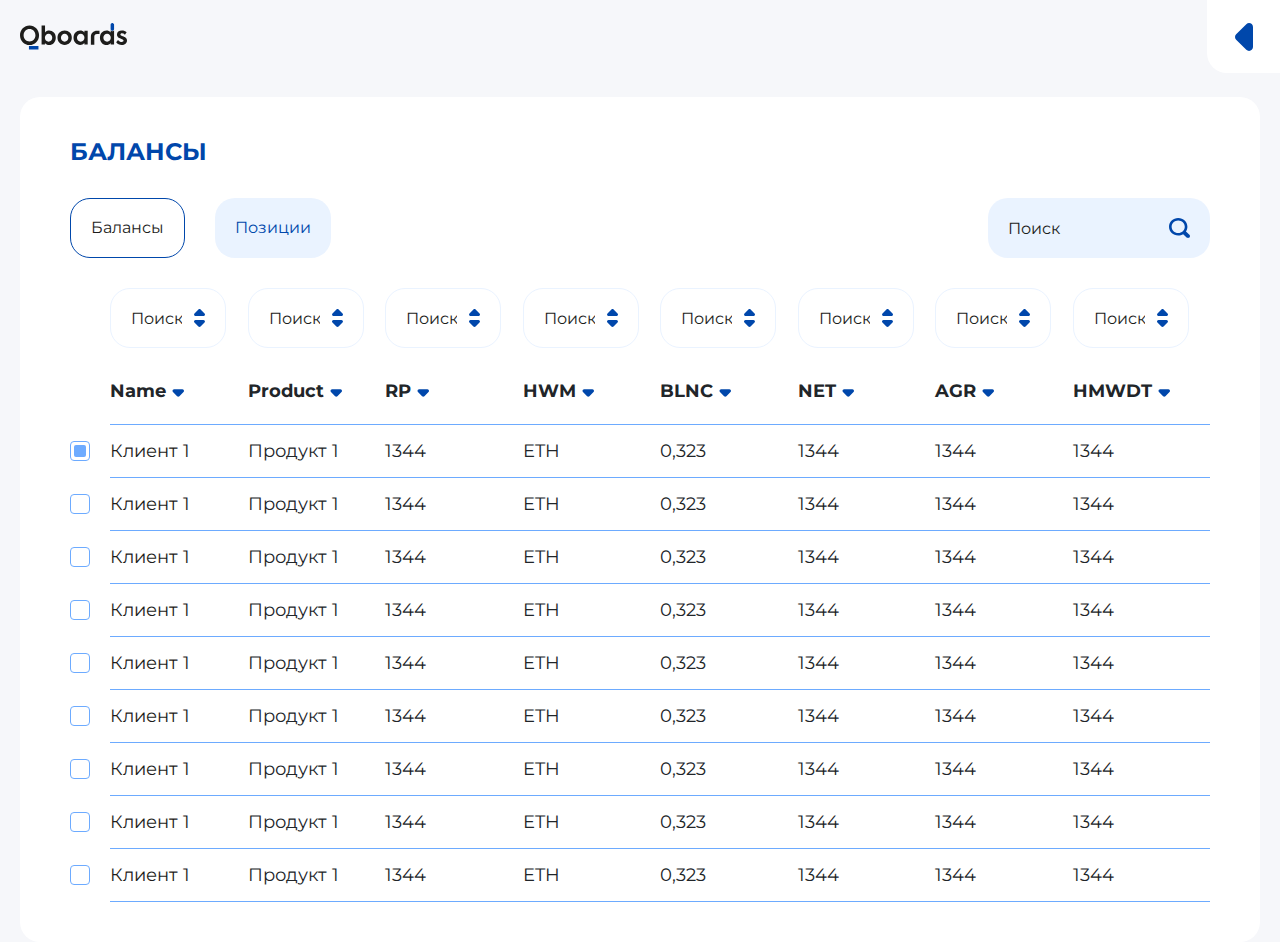
==== commit ac217891: "1" ====
--- a/balances.html
+++ b/balances.html
@@ -39,7 +39,7 @@
         <a href="index.html" class="logo"><img src="img//logo.svg" alt=""></a>
         <nav class="nav-menu">
           <ul class="menu my-ul">
-            <li class="nav-item"><a href="index.html" class="nav-link active">Графики активов (AUM)</a>
+            <li class="nav-item"><a href="index.html" class="nav-link">Графики активов (AUM)</a>
 
             </li>
             <li class="nav-item"><a href="client-list.html" class="nav-link">Клиенты</a>
--- a/css/style.css
+++ b/css/style.css
@@ -660,7 +660,7 @@
 .label-checkbox-table {
   position: relative;
   z-index: 1;
-  font-size: 20px;
+  font-size: 18px;
 }
 .label-checkbox-table .label-checkbox__custom {
   margin: 0;
@@ -671,6 +671,7 @@
 }
 
 .select-my {
+  width: 116px;
   border: 1px solid #EAF3FF;
   border-radius: 20px;
   background: #fff url("../img/select-table.svg") no-repeat calc(100% - 20px) center;
--- a/css/main.css
+++ b/css/main.css
@@ -328,6 +328,10 @@
   box-shadow: none;
 }
 
+table.table.dataTable > :not(caption) > * > * {
+  background: transparent;
+}
+
 table.dataTable th.dt-type-numeric, table.dataTable th.dt-type-date, table.dataTable td.dt-type-numeric, table.dataTable td.dt-type-date {
   text-align: left;
 }
@@ -559,7 +563,7 @@
   margin-bottom: 35px;
 }
 
-#example-table3_wrapper .dt-scroll-body, #example-table3_wrapper .dt-scroll-head, #example-table3_wrapper .dt-scroll-foot {
+#example-table3_wrapper .dt-scroll-body, #example-table3_wrapper .dt-scroll-head, #example-table3_wrapper .dt-scroll-foot, #example-table6_wrapper .dt-scroll-body, #example-table6_wrapper .dt-scroll-head, #example-table6_wrapper .dt-scroll-foot {
   padding: 0 0 0 40px;
 }
 
@@ -624,4 +628,9 @@
 .nav-tabs {
   border: none;
   border-radius: 0;
+}
+
+.content-box-current table th, .content-box-current table td {
+  width: 150px;
+  min-width: 150px;
 }--- a/css/media.css
+++ b/css/media.css
@@ -16,6 +16,9 @@
   }
   .sidebar {
     max-width: 340px;
+  }
+  .sidebar-menu {
+    padding-left: 65px;
   }
   .content {
     width: calc(100% - 340px);
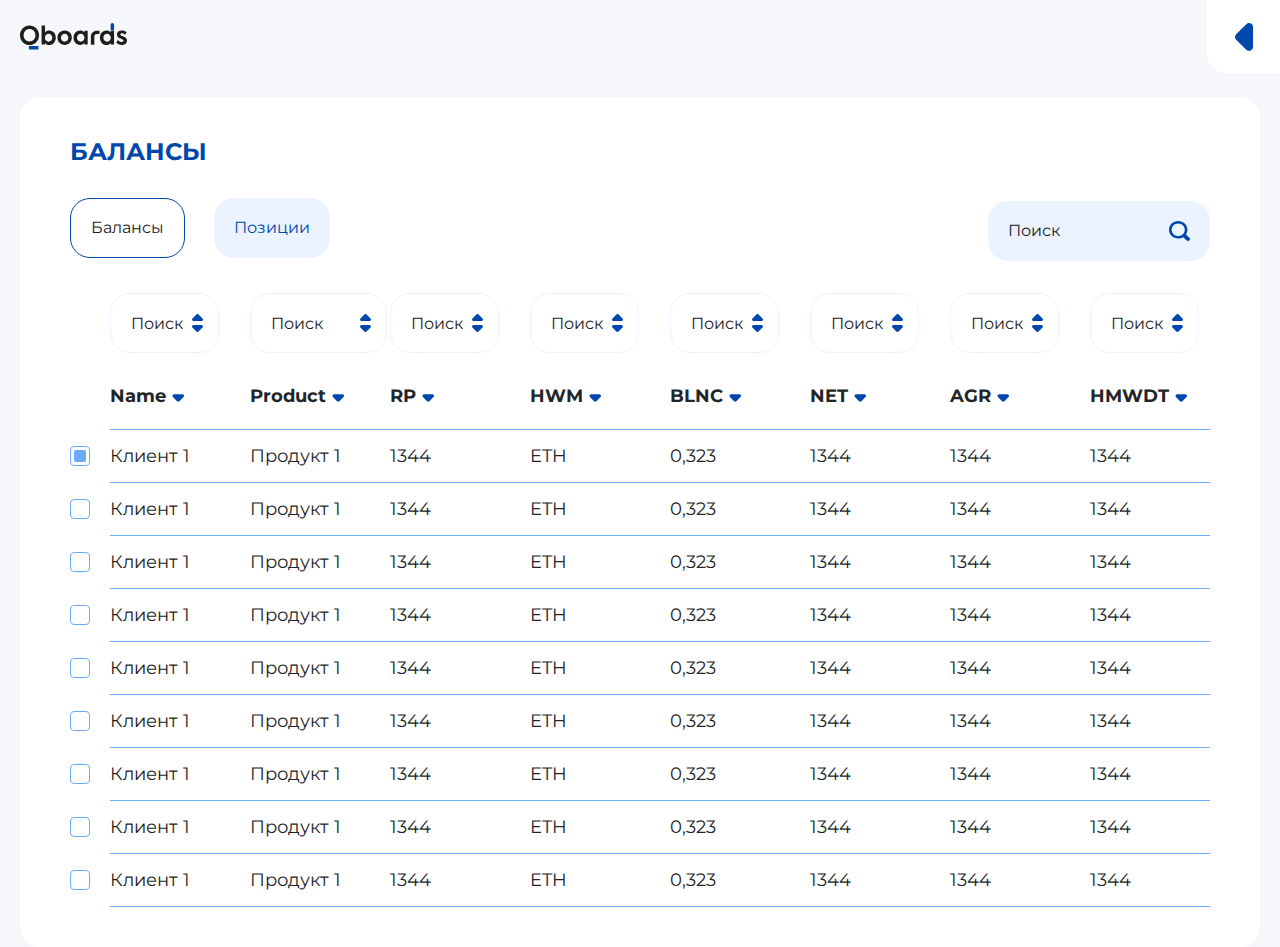
==== commit 7003288b: "+ reports" ====
--- a/balances.html
+++ b/balances.html
@@ -81,7 +81,7 @@
       <div class="container">
         <div class="row">
           <div class="col-12">
-            <div class="content-box content-box-clients">
+            <div class="content-box content-box-clients content-box-positions">
               <div class="content-head">
                 <h1>Балансы</h1>
               </div>
--- a/css/style.css
+++ b/css/style.css
@@ -217,12 +217,17 @@
   margin: 0 0 0 12px;
 }
 
+.btn-group {
+  flex-wrap: wrap;
+}
 .btn-group .btn {
+  width: -moz-fit-content;
+  width: fit-content;
   white-space: nowrap;
-  margin: 0 30px 0 0;
+  margin: 0 30px 5px 0;
 }
 .btn-group .btn:last-child {
-  margin: 0;
+  margin: 0 0 5px;
 }
 
 .btn-group > .btn-group:not(:last-child) > .btn, .btn-group > .btn.dropdown-toggle-split:first-child, .btn-group > .btn:not(:last-child):not(.dropdown-toggle) {
@@ -230,7 +235,6 @@
 }
 
 .btn-group > .btn-group:not(:first-child), .btn-group > :not(.btn-check:first-child) + .btn {
-  margin: 0;
   border-radius: 20px;
 }
 
@@ -671,12 +675,11 @@
 }
 
 .select-my {
-  width: 116px;
   border: 1px solid #EAF3FF;
   border-radius: 20px;
-  background: #fff url("../img/select-table.svg") no-repeat calc(100% - 20px) center;
+  background: #fff url("../img/select-table.svg") no-repeat calc(100% - 15px) center;
   background-size: 11px;
-  padding: 20px 43px 20px 20px;
+  padding: 20px 35px 20px 20px;
   color: #1D1D1B;
 }
 .select-my:hover, .select-my:focus {
--- a/css/main.css
+++ b/css/main.css
@@ -633,4 +633,14 @@
 .content-box-current table th, .content-box-current table td {
   width: 150px;
   min-width: 150px;
+}
+
+.content-box-positions table th, .content-box-positions table td {
+  width: 140px;
+  min-width: 140px;
+}
+
+.content-box-translation table th, .content-box-translation table td {
+  width: 120px;
+  min-width: 120px;
 }--- a/css/media.css
+++ b/css/media.css
@@ -131,11 +131,11 @@
     min-width: 160px;
   }
   .btn-group .btn {
-    margin: 0 20px 0 0;
+    margin: 0 20px 5px 0;
     white-space: normal;
   }
   .btn-group .btn:last-child {
-    margin: 0;
+    margin: 0 0 5px;
   }
   .btn {
     height: auto;
@@ -170,6 +170,36 @@
   }
   .table-translations tbody tr td, .table-translations tbody tr th, .table-translations thead tr td, .table-translations thead tr th {
     min-width: 150px;
+  }
+  .nav-tabs {
+    width: 100%;
+    flex-direction: column;
+  }
+  .nav-tabs .btn {
+    width: 100%;
+    margin: 0 0 10px;
+  }
+  .content-box-reports .content-row {
+    flex-wrap: wrap;
+  }
+  .content-box-reports .btn-group {
+    width: 100%;
+  }
+  .content-box-reports .btn-group .btn {
+    width: 100%;
+    margin: 0 0 10px;
+  }
+  .content-box-reports .btn-group .btn:last-child {
+    margin: 0;
+  }
+  .content-box-reports .filter-box-period {
+    margin: 10px 0 0;
+    width: 100%;
+    max-width: none;
+  }
+  .content-box-reports .filter-box-period input {
+    width: 100%;
+    text-align: center;
   }
 }
 @media only screen and (max-width: 420px) {
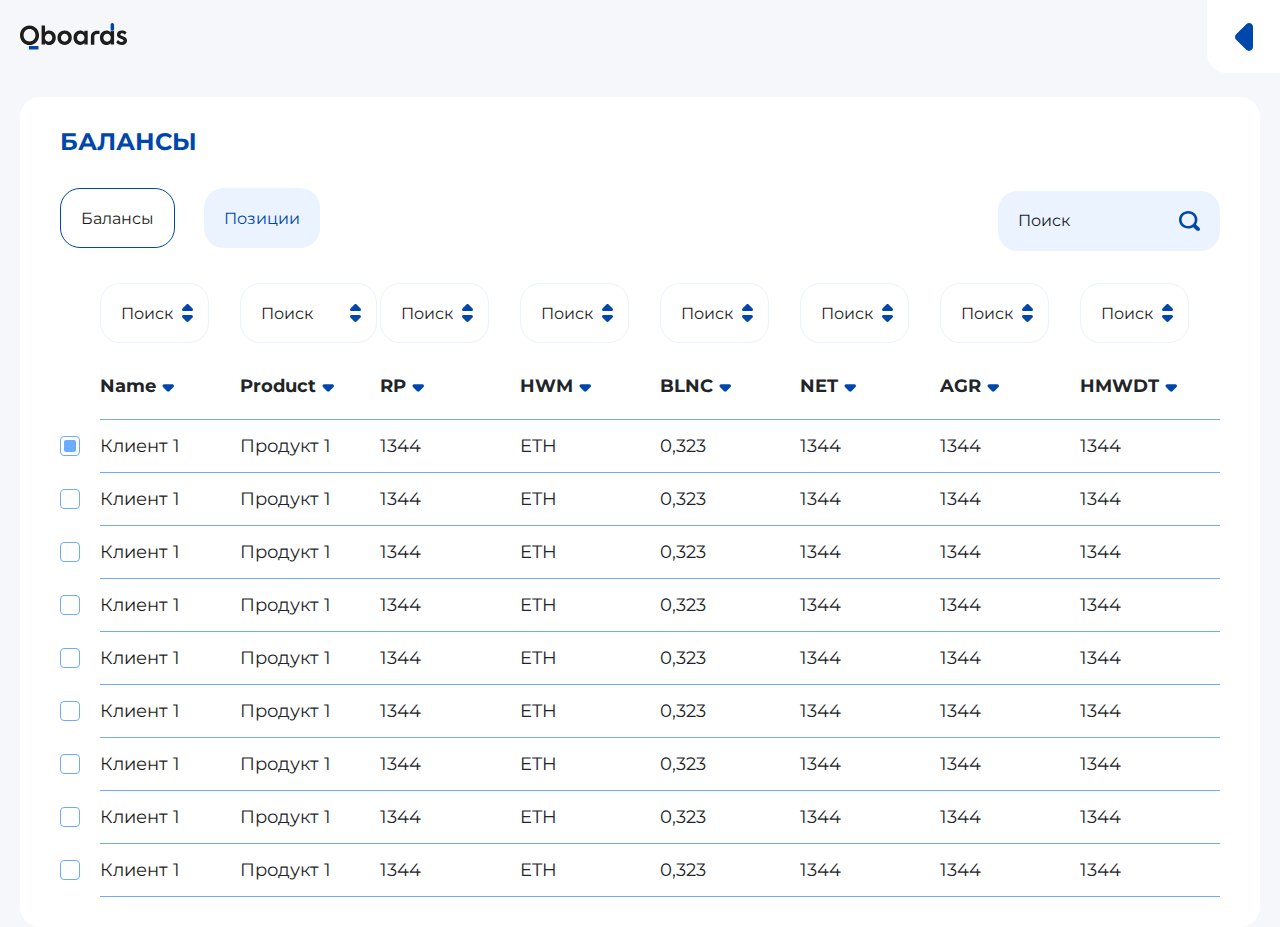
==== commit a43e7717: "sign up" ====
--- a/balances.html
+++ b/balances.html
@@ -14,6 +14,7 @@
   <link rel="stylesheet" href="css/bootstrap.min.css">
   <link rel="stylesheet" href="css/jquery-ui.css">
   <link rel="stylesheet" href="css/dataTables.bootstrap5.css">
+  <link rel="stylesheet" href="css/slick.css">
   <!-- add plugins css end -->
 
   <link rel="stylesheet" href="css/style.css">
@@ -66,8 +67,8 @@
           </div>
 
           <div class="admin-box">
-            <div class="admin-box__photo"><img src="img/admin-photo.jpg" alt=""></div>
-            <div class="admin-box__name">Петр Иванов</div>
+            <a href="cabinet.html" class="admin-box__photo"><img src="img/admin-photo.jpg" alt=""></a>
+            <a href="cabinet.html" class="admin-box__name">Петр Иванов</a>
             <a href="#" class="admin-box__exit"><svg class="svg-icon">
                 <use xlink:href="img/sprite.svg#exit-icon"></use>
               </svg>
@@ -279,6 +280,7 @@
   <!-- add plugins js-->
   <script src="js/jquery.min.js"></script>
   <script src="js/jquery-ui.js"></script>
+  <script src="js/jquery.datepicker.extension.range.min.js"></script>
   <script src="js/bootstrap.bundle.min.js"></script>
   <script src="js/dataTables.js"></script>
   <script src="js/dataTables.bootstrap5.js"></script>
@@ -288,6 +290,7 @@
   <script src="js/ru_RU.js"></script>
   <script src="js/Animated.js"></script>
   <script src="js/Responsive.js"></script>
+  <script src="js/slick.min.js"></script>
 
   <!-- add plugins js end-->
 
--- a/css/style.css
+++ b/css/style.css
@@ -106,6 +106,11 @@
   overflow: hidden;
 }
 
+html, body {
+  height: 100%;
+  width: 100%;
+}
+
 img {
   display: block;
   max-width: 100%;
@@ -205,6 +210,7 @@
   text-align: center;
   padding: 10px;
   font-size: 16px;
+  line-height: normal;
   height: 37px;
   border-radius: 20px;
   transition: 0.3s ease;
@@ -311,6 +317,19 @@
   border-color: #EAF3FF;
   background: #EAF3FF;
   color: #0047AB;
+}
+
+.btn-green {
+  background: #07AA69;
+  color: #fff;
+}
+.btn-green:hover {
+  color: #fff;
+  background: #0047AB;
+}
+.btn-green:focus {
+  background: #6DABFF;
+  color: #fff;
 }
 
 .svg-icon {
@@ -351,6 +370,14 @@
   margin-bottom: 20px;
 }
 
+.mb-30 {
+  margin-bottom: 30px;
+}
+
+.mb-40 {
+  margin-bottom: 40px;
+}
+
 .mb-55 {
   margin-bottom: 55px;
 }
@@ -372,12 +399,47 @@
   margin: 20px auto 0;
   font-size: 20px;
 }
+.content-box__head {
+  width: 100%;
+  display: flex;
+  align-items: center;
+  flex-wrap: wrap;
+  margin: 0 0 10px;
+}
+.content-box__head .btn-group {
+  margin-left: auto;
+  display: flex;
+  align-items: center;
+}
 
 .content-box-table {
   padding: 25px 12px 45px 25px;
 }
 .content-box-table thead {
   font-weight: 500;
+}
+
+.link-display {
+  margin: 0 20px 0 0;
+  font-size: 16px;
+}
+
+.color-blue {
+  color: #0047AB;
+}
+.color-blue:hover {
+  color: #6DABFF;
+}
+
+.color-blue-light {
+  color: #6DABFF;
+}
+.color-blue-light:hover {
+  color: #0047AB;
+}
+
+.color-black {
+  color: #1D1D1B;
 }
 
 .container {
@@ -683,7 +745,7 @@
   color: #1D1D1B;
 }
 .select-my:hover, .select-my:focus {
-  background: #fff url("../img/select-table.svg") no-repeat calc(100% - 20px) center;
+  background: #fff url("../img/select-table.svg") no-repeat calc(100% - 15px) center;
   background-size: 11px;
 }
 
@@ -696,4 +758,37 @@
   padding-right: 40px;
   background: #EAF3FF url("../img/search-icon.svg") no-repeat calc(100% - 20px) center;
   background-size: 21px;
+}
+
+.slick-slider {
+  width: 100%;
+}
+
+.slick-arrow {
+  z-index: 1;
+  position: absolute;
+  opacity: 1;
+  top: 50%;
+  transform: translate(0, -50%);
+  border: none;
+  border-radius: 0;
+  box-shadow: none;
+  cursor: pointer;
+  width: 16px;
+  height: 32px;
+  min-width: 16px;
+  background: url("../img/arrow-next.svg") no-repeat center;
+  background-size: 100%;
+}
+.slick-arrow.slick-disabled {
+  opacity: 0;
+}
+
+.slick-next {
+  right: 0;
+}
+
+.slick-prev {
+  left: 0;
+  transform: translate(0, -50%) scale(-1, 1);
 }--- a/css/main.css
+++ b/css/main.css
@@ -126,6 +126,10 @@
   max-width: 80px;
   width: -moz-fit-content;
   width: fit-content;
+  color: #1D1D1B;
+}
+.admin-box__name:hover {
+  color: #0047AB;
 }
 
 .content-box-diagram {
@@ -148,6 +152,18 @@
 
 #chartdiv3 {
   height: 544px;
+}
+
+#chartdiv4 {
+  height: 580px;
+}
+
+#chartdiv5 {
+  height: 410px;
+}
+
+#chartdiv6 {
+  height: 400px;
 }
 
 .filter-wrapper {
@@ -399,12 +415,12 @@
   padding: 40px 0 20px !important;
 }
 
-#example-table1_wrapper .dt-scroll, .content-box-clients .dt-scroll, .content-box-translation .dt-scroll {
+#example-table1_wrapper .dt-scroll, .content-box-clients .dt-scroll, .content-box-translation .dt-scroll, .table-reverse-footer .dt-scroll {
   width: 100%;
   display: flex;
   flex-direction: column;
 }
-#example-table1_wrapper .dt-scroll-foot, .content-box-clients .dt-scroll-foot, .content-box-translation .dt-scroll-foot {
+#example-table1_wrapper .dt-scroll-foot, .content-box-clients .dt-scroll-foot, .content-box-translation .dt-scroll-foot, .table-reverse-footer .dt-scroll-foot {
   order: -1;
 }
 
@@ -629,6 +645,31 @@
   border: none;
   border-radius: 0;
 }
+.nav-tabs .nav-link {
+  background: #EAF3FF;
+  color: #0047AB;
+  border: 1px solid #EAF3FF;
+}
+.nav-tabs .nav-link:hover {
+  background: #6DABFF;
+  border-color: #6DABFF;
+  color: #fff;
+}
+.nav-tabs .nav-link:focus {
+  background: #0047AB;
+  color: #fff;
+  border-color: #0047AB;
+}
+.nav-tabs .nav-link.active {
+  border: 1px solid #0047AB;
+  background: #fff;
+  color: #1D1D1B;
+}
+.nav-tabs .nav-link.active:hover {
+  background: #6DABFF;
+  border-color: #6DABFF;
+  color: #fff;
+}
 
 .content-box-current table th, .content-box-current table td {
   width: 150px;
@@ -643,4 +684,237 @@
 .content-box-translation table th, .content-box-translation table td {
   width: 120px;
   min-width: 120px;
+}
+
+.dynamics-row {
+  width: 100%;
+  display: flex;
+  align-items: start;
+}
+
+.graphic-type {
+  display: flex;
+  align-items: center;
+  margin-right: auto;
+}
+.graphic-type p {
+  color: #0047AB;
+  margin: 0 30px 0 0;
+}
+
+.btn-graphic-type.active {
+  background: #fff;
+  border: 1px solid #0047AB;
+}
+.btn-graphic-type.active:hover {
+  background: #0047AB;
+  color: #fff;
+}
+
+.filter-box-period-cabinet input {
+  background: #fff;
+  border: 1px solid #EAF3FF;
+  color: #1D1D1B;
+}
+.filter-box-period-cabinet input::-moz-placeholder {
+  color: #1D1D1B;
+}
+.filter-box-period-cabinet input::placeholder {
+  color: #1D1D1B;
+}
+
+.btn-download-report {
+  white-space: nowrap;
+}
+
+.content-box-cabinet {
+  margin: 0 0 85px;
+}
+.content-box-cabinet:last-child {
+  margin: 0 0 85px;
+}
+.content-box-cabinet__head {
+  width: 100%;
+  display: flex;
+  align-items: center;
+}
+.content-box-cabinet__body {
+  margin: 60px 0 0;
+  width: 100%;
+  padding: 0 0 0 100px;
+}
+
+.agreement-number {
+  display: flex;
+  align-items: center;
+  margin-left: auto;
+  font-size: 20px;
+}
+.agreement-number strong {
+  font-size: 24px;
+  text-transform: uppercase;
+  color: #0047AB;
+  font-weight: bold;
+  margin: 0 0 0 7px;
+}
+
+.client-info {
+  display: flex;
+  align-items: center;
+  width: 100%;
+}
+.client-info__avatar {
+  display: flex;
+  align-items: center;
+  justify-content: center;
+  width: 80px;
+  height: 80px;
+  min-width: 80px;
+  overflow: hidden;
+  border-radius: 50%;
+  margin: 0 20px 0 0;
+}
+.client-info .h2 {
+  color: #1D1D1B;
+}
+
+.client-balance {
+  display: flex;
+  align-items: center;
+  margin: 7px 0 0;
+  font-size: 20px;
+}
+.client-balance strong {
+  font-weight: bold;
+  color: #0047AB;
+  text-transform: uppercase;
+  margin: 0 0 0 7px;
+  font-size: 24px;
+}
+
+.products-clients-table {
+  width: 100%;
+  padding: 0 98px 0 0;
+}
+.products-clients-table__tr {
+  width: 100%;
+  display: flex;
+  align-items: stretch;
+  flex-wrap: wrap;
+}
+.products-clients-table__tr:first-child {
+  border-top: 1px solid #6DABFF;
+}
+.products-clients-table__item {
+  width: 25%;
+  border-right: 1px solid #6DABFF;
+  border-bottom: 1px solid #6DABFF;
+  padding: 20px;
+  font-size: 16px;
+  display: flex;
+  flex-direction: column;
+}
+.products-clients-table__item:first-child {
+  border-left: 1px solid #6DABFF;
+}
+.products-clients-table__item span {
+  display: block;
+  margin: 0 0 auto;
+}
+.products-clients-table__item p {
+  font-weight: bold;
+  font-size: 24px;
+  margin: 10px 0 0;
+}
+
+.products-clients {
+  width: 100%;
+  max-width: 1120px;
+}
+.products-clients__head {
+  width: 100%;
+  display: flex;
+  align-items: center;
+  margin: 0 0 40px;
+}
+.products-clients__head .h2 {
+  max-width: 160px;
+}
+
+.products-clients-slider {
+  padding: 0 30px;
+  max-width: 560px;
+}
+.products-clients-slider .slick-slide {
+  margin: 0 20px 0 0;
+}
+.products-clients-slider .slick-current .products-clients-slider__item {
+  border: 1px solid #0047AB;
+  background: #fff;
+  color: #1D1D1B;
+}
+.products-clients-slider .slick-current .products-clients-slider__item:hover {
+  background: #0047AB;
+  color: #fff;
+}
+
+.content-box-filter p {
+  margin: 0 20px 0 0;
+}
+
+.wrapper-sign {
+  width: 100%;
+  height: 100%;
+  justify-content: center;
+  align-items: center;
+  background: linear-gradient(135deg, rgb(0, 71, 171) 0%, rgb(246, 247, 250) 100%);
+  padding: 20px;
+}
+
+.sign-modal {
+  margin: auto;
+  background: #fff;
+  max-width: 367px;
+  width: 100%;
+  border-radius: 20px;
+  padding: 60px;
+}
+.sign-modal .logo {
+  margin: 0 auto 40px;
+  max-width: 247px;
+  width: 100%;
+}
+.sign-modal .logo img {
+  width: 100%;
+}
+
+.form-sign {
+  width: 100%;
+}
+.form-sign label {
+  margin: 0 0 20px;
+}
+.form-sign label:last-child {
+  margin: 0;
+}
+.form-sign input {
+  width: 100%;
+  background: #fff;
+  border: 1px solid #EAF3FF;
+  text-align: center;
+  color: #6DABFF;
+}
+.form-sign input::-moz-placeholder {
+  color: #6DABFF;
+}
+.form-sign input::placeholder {
+  color: #6DABFF;
+}
+.form-sign [type=submit] {
+  margin: 20px auto 0;
+  width: -moz-fit-content;
+  width: fit-content;
+}
+.form-sign .link {
+  margin: 20px auto 0;
 }--- a/css/media.css
+++ b/css/media.css
@@ -24,6 +24,32 @@
     width: calc(100% - 340px);
     padding: 50px 30px;
   }
+  .content-box {
+    padding: 30px 40px;
+  }
+  .dynamics-row {
+    flex-wrap: wrap;
+    margin: 0 0 40px;
+  }
+  .dynamics-row .filter-wrapper {
+    width: 100%;
+  }
+  .filter-box-period-cabinet {
+    margin: 0 0 10px;
+  }
+  .content-box-cabinet__body {
+    margin: 34px 0 0;
+    padding: 0;
+  }
+  .products-clients-table {
+    padding: 0;
+  }
+  .content-box__head .h2 {
+    width: 100%;
+  }
+  .content-box__head .btn-group {
+    margin: 10px 0 0;
+  }
 }
 @media only screen and (max-width: 1440px) {
   .sidebar-menu {
@@ -43,6 +69,15 @@
   }
   .mb-55 {
     margin-bottom: 45px;
+  }
+  html, body {
+    height: auto;
+  }
+  .sign-modal {
+    padding: 30px;
+  }
+  .sign-modal .logo {
+    max-width: 200px;
   }
 }
 @media only screen and (max-width: 1300px) {
@@ -116,6 +151,25 @@
   .content-head .form-search {
     margin: 10px 0 0;
   }
+  .dynamics-row {
+    align-items: center;
+  }
+  .dynamics-row .btn-filter {
+    margin: 0 23px 0 0;
+    border: 1px solid #0047AB;
+  }
+  .mb-40 {
+    margin-bottom: 12px;
+  }
+  .content-box-cabinet {
+    margin: 0 0 36px;
+  }
+  .content-box-cabinet:last-child {
+    margin: 0 0 36px;
+  }
+  .filter-box-period-cabinet {
+    margin: 10px 0 20px;
+  }
 }
 @media only screen and (max-width: 992px) {
   div.dt-container div.dt-paging {
@@ -144,6 +198,51 @@
   .content-box {
     padding: 30px 20px;
   }
+  .agreement-number strong, .client-balance strong {
+    font-size: 20px;
+  }
+  .content-box-cabinet__head {
+    align-items: flex-start;
+  }
+  .client-info {
+    flex-wrap: wrap;
+  }
+  .client-info__name {
+    width: 100%;
+  }
+  .agreement-number {
+    margin: 7px 0 0;
+  }
+  .products-clients__head {
+    flex-wrap: wrap;
+  }
+  .products-clients__head .h2 {
+    width: 100%;
+    max-width: 100%;
+    margin: 0 0 30px;
+    display: flex;
+    align-items: center;
+  }
+  .products-clients__head .h2::after {
+    content: "";
+    margin-left: auto;
+    width: 29px;
+    height: 32px;
+    min-width: 29px;
+    background: url("../img/hand.svg") no-repeat center;
+    background-size: 100%;
+  }
+  .products-clients-slider {
+    padding: 0;
+    max-width: none;
+    width: calc(100% + 20px);
+  }
+  .products-clients-table__item {
+    font-size: 14px;
+  }
+  .products-clients-table__item p {
+    font-size: 20px;
+  }
 }
 @media only screen and (max-width: 768px) {
   h1, .h1, h2, .h2 {
@@ -188,9 +287,14 @@
   .content-box-reports .btn-group .btn {
     width: 100%;
     margin: 0 0 10px;
+    justify-content: space-between;
+    text-align: center;
   }
   .content-box-reports .btn-group .btn:last-child {
     margin: 0;
+  }
+  .content-box-reports .btn-group .btn span {
+    margin: 0 auto;
   }
   .content-box-reports .filter-box-period {
     margin: 10px 0 0;
@@ -200,6 +304,50 @@
   .content-box-reports .filter-box-period input {
     width: 100%;
     text-align: center;
+  }
+  .btn-md {
+    height: 50px;
+  }
+  .products-clients-table__item {
+    width: 50%;
+  }
+  .products-clients-table__item:nth-child(odd) {
+    border-left: 1px solid #6DABFF;
+  }
+  .agreement-number, .client-balance {
+    flex-direction: column;
+    align-items: flex-start;
+  }
+  .agreement-number strong, .client-balance strong {
+    margin: 7px 0 0;
+  }
+  .products-clients__head .h2 {
+    margin: 0 0 20px;
+  }
+  .dynamics-row {
+    flex-wrap: nowrap;
+  }
+  .btn-download-report {
+    white-space: normal;
+    height: 80px;
+  }
+  .btn-group .btn {
+    margin-right: 16px;
+  }
+  .content-box-filter p {
+    width: 100%;
+    margin: 0 0 16px;
+  }
+  .graphic-type {
+    align-items: flex-start;
+    flex-wrap: wrap;
+  }
+  .graphic-type p {
+    margin: 0 0 10px;
+    width: 100%;
+  }
+  .graphic-type .btn-group {
+    width: 100%;
   }
 }
 @media only screen and (max-width: 420px) {
@@ -218,6 +366,27 @@
   }
   div.dt-container div.dt-search {
     width: 100%;
+  }
+  .ui-datepicker.ui-widget.ui-widget-content {
+    width: 270px;
+    padding: 15px;
+  }
+  .btn-download-report {
+    align-items: flex-start;
+  }
+  #chartdiv4 {
+    height: 400px;
+  }
+  .graphic-type .btn {
+    width: 100%;
+    margin: 0 0 7px;
+  }
+  .filter-box-period-cabinet {
+    width: 100%;
+  }
+  .filter-box-period-cabinet input {
+    width: 100%;
+    text-align: center;
   }
 }
 @media only screen and (max-width: 370px) {
@@ -238,4 +407,10 @@
   .btn-group .btn:last-child {
     margin: 0;
   }
+  .products-clients-table__item {
+    padding: 16px;
+  }
+  .products-clients-table__item p {
+    font-size: 16px;
+  }
 }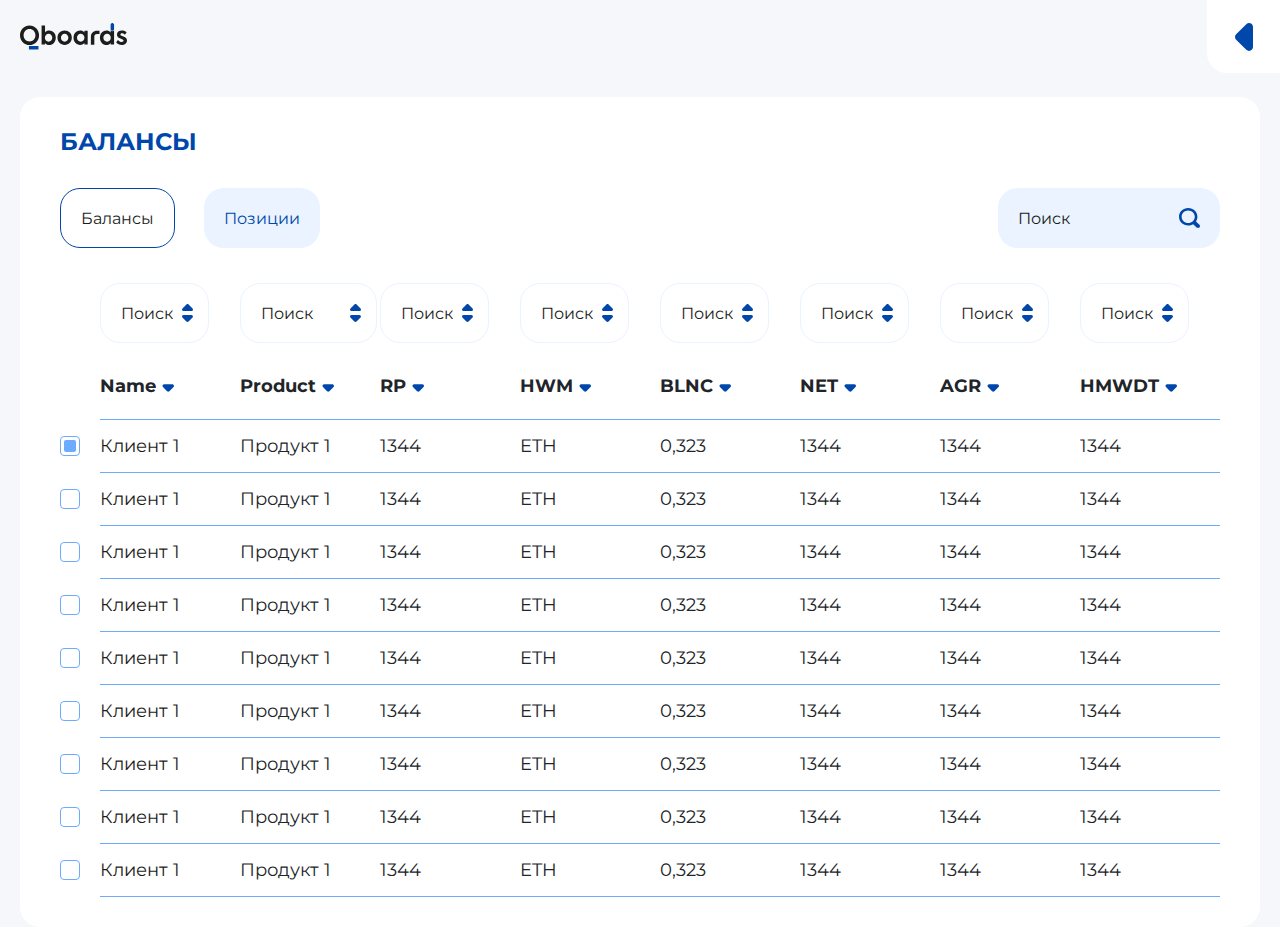
==== commit f7746baf: "metrics" ====
--- a/balances.html
+++ b/balances.html
@@ -280,6 +280,7 @@
   <!-- add plugins js-->
   <script src="js/jquery.min.js"></script>
   <script src="js/jquery-ui.js"></script>
+  <script src="js/jquery.ui.touch-punch.min.js"></script>
   <script src="js/jquery.datepicker.extension.range.min.js"></script>
   <script src="js/bootstrap.bundle.min.js"></script>
   <script src="js/dataTables.js"></script>
--- a/css/main.css
+++ b/css/main.css
@@ -154,7 +154,7 @@
   height: 544px;
 }
 
-#chartdiv4 {
+#chartdiv4, #chartdiv7, #chartdiv8, #chartdiv9, #chartdiv10 {
   height: 580px;
 }
 
@@ -164,6 +164,15 @@
 
 #chartdiv6 {
   height: 400px;
+}
+
+#chartdiv11 {
+  height: 500px;
+}
+
+#chartdiv12 {
+  height: 500px;
+  margin: 40px 0 0;
 }
 
 .filter-wrapper {
@@ -210,7 +219,7 @@
 }
 
 .datepicker {
-  padding: 20px;
+  padding: 20px 45px 20px 20px;
   border-radius: 20px;
   background: #EAF3FF;
   color: #0047AB;
@@ -568,7 +577,7 @@
 .content-row {
   width: 100%;
   display: flex;
-  align-items: center;
+  align-items: flex-start;
   margin: 0 0 20px;
 }
 .content-row .form-search {
@@ -690,6 +699,11 @@
   width: 100%;
   display: flex;
   align-items: start;
+  position: sticky;
+  top: 0;
+  z-index: 2;
+  padding: 10px 0;
+  background: #F6F7FA;
 }
 
 .graphic-type {
@@ -709,6 +723,11 @@
 .btn-graphic-type.active:hover {
   background: #0047AB;
   color: #fff;
+}
+.btn-graphic-type.active:focus {
+  color: #fff;
+  background: #6DABFF;
+  border-color: #6DABFF;
 }
 
 .filter-box-period-cabinet input {
@@ -861,6 +880,31 @@
 .content-box-filter p {
   margin: 0 20px 0 0;
 }
+.content-box-filter a.btn-white:focus, .content-box-filter a.btn-white:hover {
+  background: #fff;
+  border-color: #0047AB;
+  color: #1D1D1B;
+}
+.content-box-filter a.btn-white.active {
+  background: #0047AB;
+  color: #fff;
+}
+.content-box-filter a.btn-blue:hover, .content-box-filter a.btn-blue:focus {
+  background: #6DABFF;
+  color: #fff;
+}
+.content-box-filter a.btn-blue.active {
+  background: #0047AB;
+  color: #fff;
+}
+.content-box-filter a.btn-green:hover, .content-box-filter a.btn-green:focus {
+  background: #07AA69;
+  color: #fff;
+}
+.content-box-filter a.btn-green.active {
+  background: #6DABFF;
+  color: #fff;
+}
 
 .wrapper-sign {
   width: 100%;
@@ -917,4 +961,92 @@
 }
 .form-sign .link {
   margin: 20px auto 0;
+}
+
+.content-metrics .nav-tabs {
+  margin-right: auto;
+}
+
+.filter__slider {
+  margin: 0 0 0 30px;
+  width: 500px;
+  display: flex;
+  align-items: center;
+  justify-content: space-between;
+  flex-wrap: wrap;
+  font-family: "Montserrat", sans-serif;
+  position: relative;
+  z-index: 1;
+}
+.filter__slider::before, .filter__slider::after {
+  content: "";
+  position: absolute;
+  width: 22px;
+  height: 22px;
+  border-radius: 50%;
+  top: -5px;
+  background: #EAF3FF;
+}
+.filter__slider::before {
+  left: -5px;
+}
+.filter__slider::after {
+  right: -5px;
+}
+.filter__slider .ui-slider-handle {
+  border-radius: 50%;
+  border: none;
+  width: 22px;
+  height: 22px;
+  min-width: 22px;
+  box-shadow: none;
+  cursor: pointer;
+  background: #0047AB;
+  color: #0047AB;
+}
+.filter__slider .ui-slider-handle.ui-state-focus, .filter__slider .ui-slider-handle.ui-state-active {
+  box-shadow: none;
+  border: none;
+}
+.filter__slider .ui-slider-handle .value {
+  top: 100%;
+  position: absolute;
+  z-index: 2;
+  left: 50%;
+  transform: translate(-50%, 0);
+  margin: 5px auto 0;
+  display: block;
+  font-size: 14px;
+  font-family: "Montserrat", sans-serif;
+  background: #F6F7FA;
+}
+
+.ui-slider-range {
+  background: #0047AB;
+  border: none;
+  border-radius: 6px;
+}
+
+.range__zero, .range__total {
+  color: #0047AB;
+  font-size: 14px;
+  display: block;
+  margin: 10px 0 0;
+}
+
+.range__total {
+  text-align: right;
+}
+
+#filter__range {
+  width: 100%;
+  order: -1;
+  border-radius: 6px;
+  border: none;
+  height: 12px;
+  background: #EAF3FF;
+}
+
+.filter-box-mobile {
+  display: none;
 }--- a/css/media.css
+++ b/css/media.css
@@ -69,9 +69,6 @@
   }
   .mb-55 {
     margin-bottom: 45px;
-  }
-  html, body {
-    height: auto;
   }
   .sign-modal {
     padding: 30px;
@@ -170,6 +167,18 @@
   .filter-box-period-cabinet {
     margin: 10px 0 20px;
   }
+  .nav-tabs-pc {
+    display: none;
+  }
+  .filter-box-mobile {
+    display: flex;
+  }
+  .filter-wrapper-pc {
+    display: none !important;
+  }
+  .tabs-wrap .fade {
+    opacity: 1;
+  }
 }
 @media only screen and (max-width: 992px) {
   div.dt-container div.dt-paging {
@@ -243,6 +252,12 @@
   .products-clients-table__item p {
     font-size: 20px;
   }
+  #chartdiv4, #chartdiv7, #chartdiv8, #chartdiv9, #chartdiv10, #chartdiv11, #chartdiv12 {
+    height: 400px;
+  }
+  .filter__slider {
+    width: 350px;
+  }
 }
 @media only screen and (max-width: 768px) {
   h1, .h1, h2, .h2 {
@@ -348,6 +363,38 @@
   }
   .graphic-type .btn-group {
     width: 100%;
+  }
+  html, body {
+    height: auto;
+    min-height: 100%;
+  }
+  .filter-box-range {
+    flex-wrap: wrap;
+  }
+  .filter__slider {
+    width: 100%;
+    margin: 20px 0 0;
+  }
+}
+@media only screen and (max-width: 576px) {
+  .content-row {
+    align-items: flex-start;
+  }
+  .content-row .btn-group .btn {
+    width: 100%;
+    margin: 0 0 10px;
+  }
+  .content-row .btn-group .btn:last-child {
+    margin: 0;
+  }
+}
+@media only screen and (max-width: 480px) {
+  .content-box-clients .btn-group .btn {
+    width: 100%;
+    margin: 0 0 10px;
+  }
+  .content-box-clients .btn-group .btn:last-child {
+    margin: 0;
   }
 }
 @media only screen and (max-width: 420px) {
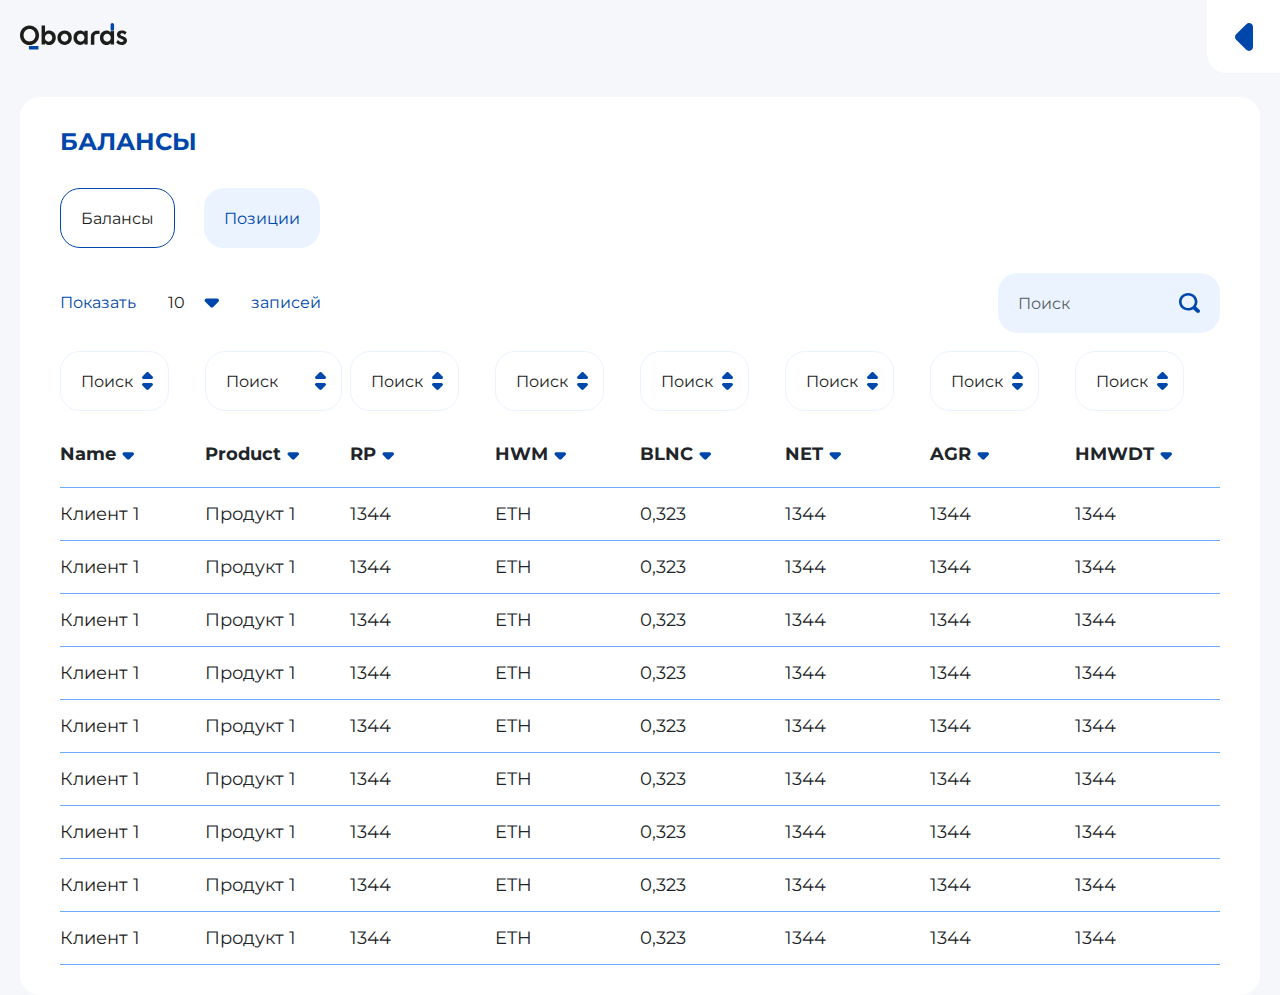
==== commit 62132014: "edit2" ====
--- a/balances.html
+++ b/balances.html
@@ -88,15 +88,15 @@
               </div>
               <div class="content-row">
                 <div class="btn-group">
-                  <a href="balances.html" class="btn btn-md btn-white">Балансы</a>
+                  <a href="#" class="btn btn-md btn-white">Балансы</a>
                   <a href="positions.html" class="btn btn-md btn-light-blue">Позиции</a>
                 </div>
-                <form method="post" class="form-search">
+                <!-- <form method="post" class="form-search">
                   <label><input type="text" name="search" placeholder="Поиск"></label>
-                </form>
+                </form> -->
               </div>
               <div class="content-body">
-                <table id="example-table3" class="table table-clients table-striped">
+                <table id="example-table3-2" class="table table-clients table-striped">
                   <thead>
                     <tr>
                       <th>Name</th>
--- a/css/main.css
+++ b/css/main.css
@@ -154,7 +154,7 @@
   height: 544px;
 }
 
-#chartdiv4, #chartdiv7, #chartdiv8, #chartdiv9, #chartdiv10 {
+#chartdiv4, #chartdiv7, #chartdiv8, #chartdiv9, #chartdiv10, #chartdiv14, #chartdiv15 {
   height: 580px;
 }
 
@@ -166,7 +166,7 @@
   height: 400px;
 }
 
-#chartdiv11 {
+#chartdiv11, #chartdiv13 {
   height: 500px;
 }
 
@@ -617,7 +617,7 @@
 }
 
 .content-box-reports .filter-box-period {
-  margin: 0 28px 0 auto;
+  margin: 0 0 0 auto;
 }
 .content-box-reports .form-search {
   margin: 0;
@@ -1018,7 +1018,7 @@
   display: block;
   font-size: 14px;
   font-family: "Montserrat", sans-serif;
-  background: #F6F7FA;
+  background: #fff;
 }
 
 .ui-slider-range {
@@ -1045,8 +1045,4 @@
   border: none;
   height: 12px;
   background: #EAF3FF;
-}
-
-.filter-box-mobile {
-  display: none;
 }--- a/css/media.css
+++ b/css/media.css
@@ -167,17 +167,12 @@
   .filter-box-period-cabinet {
     margin: 10px 0 20px;
   }
-  .nav-tabs-pc {
-    display: none;
-  }
-  .filter-box-mobile {
-    display: flex;
-  }
-  .filter-wrapper-pc {
-    display: none !important;
-  }
-  .tabs-wrap .fade {
-    opacity: 1;
+  .content-metrics .btn-filter {
+    width: 100%;
+    margin: 0 0 10px;
+  }
+  .content-metrics .content-row {
+    flex-wrap: wrap;
   }
 }
 @media only screen and (max-width: 992px) {
@@ -252,7 +247,7 @@
   .products-clients-table__item p {
     font-size: 20px;
   }
-  #chartdiv4, #chartdiv7, #chartdiv8, #chartdiv9, #chartdiv10, #chartdiv11, #chartdiv12 {
+  #chartdiv4, #chartdiv7, #chartdiv8, #chartdiv9, #chartdiv10, #chartdiv11, #chartdiv12, #chartdiv13, #chartdiv14, #chartdiv15 {
     height: 400px;
   }
   .filter__slider {
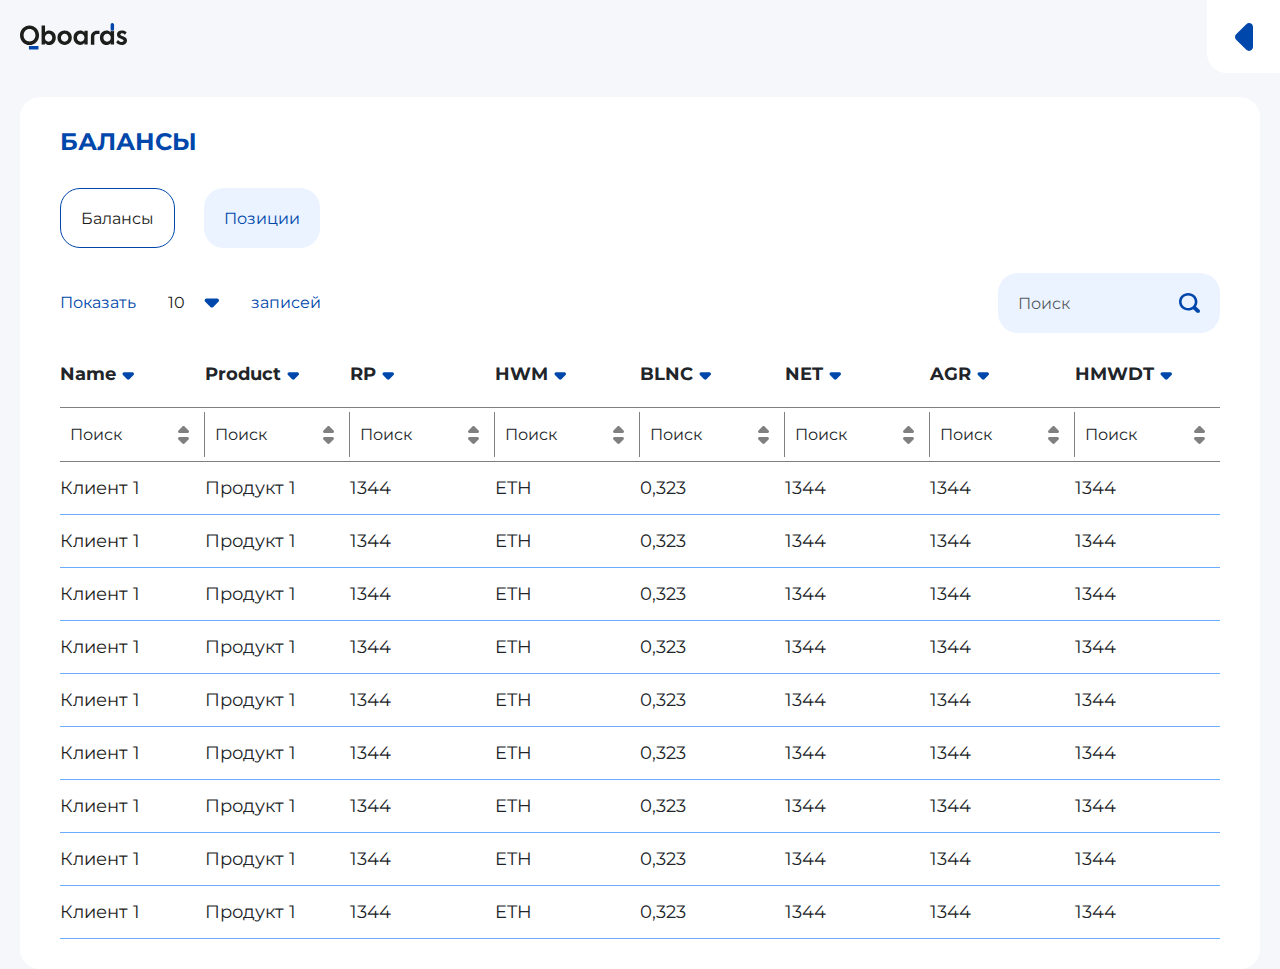
==== commit 5d014db0: "edit3" ====
--- a/balances.html
+++ b/balances.html
@@ -255,18 +255,7 @@
                       <td>1344</td>
                     </tr>
                   </tbody>
-                  <tfoot>
-                    <tr>
-                      <th>Name</th>
-                      <th>Product</th>
-                      <th>RP</th>
-                      <th>HWM</th>
-                      <th>BLNC</th>
-                      <th>NET</th>
-                      <th>AGR</th>
-                      <th>HMWDT</th>
-                    </tr>
-                  </tfoot>
+                  
                 </table>
               </div>
             </div>
--- a/css/style.css
+++ b/css/style.css
@@ -296,6 +296,11 @@
 }
 .btn-light-blue svg {
   fill: #0047AB;
+}
+.btn-light-blue.active {
+  background: #fff;
+  border: 1px solid #0047AB;
+  color: #0047AB;
 }
 
 .btn-white {
@@ -749,6 +754,27 @@
   background-size: 11px;
 }
 
+table .filters {
+  border-top: 1px solid gray;
+  border-bottom: 1px solid gray;
+}
+table .filters th {
+  padding: 4px 0;
+}
+table .filters th:last-child .select-my {
+  border-right: none;
+}
+table .select-my {
+  border-radius: 0;
+  width: 100%;
+  border: none;
+  border-right: 1px solid gray;
+  background: #fff url("../img/select-table-gray.svg") no-repeat calc(100% - 15px) center !important;
+  background-size: 11px;
+  padding: 5px 7px;
+  height: 45px;
+}
+
 .form-search {
   display: flex;
   align-items: center;
--- a/css/main.css
+++ b/css/main.css
@@ -337,9 +337,6 @@
 }
 .table-striped thead th {
   padding: 22px 0;
-}
-.table-striped thead tr {
-  border-bottom: 1px solid #6DABFF;
 }
 .table-striped tbody tr {
   border-bottom: 1px solid #6DABFF;
@@ -622,6 +619,9 @@
 .content-box-reports .form-search {
   margin: 0;
 }
+.content-box-reports table th, .content-box-reports table td {
+  min-width: 150px;
+}
 
 .td-text {
   display: flex;
@@ -691,8 +691,8 @@
 }
 
 .content-box-translation table th, .content-box-translation table td {
-  width: 120px;
-  min-width: 120px;
+  width: 150px;
+  min-width: 150px;
 }
 
 .dynamics-row {
